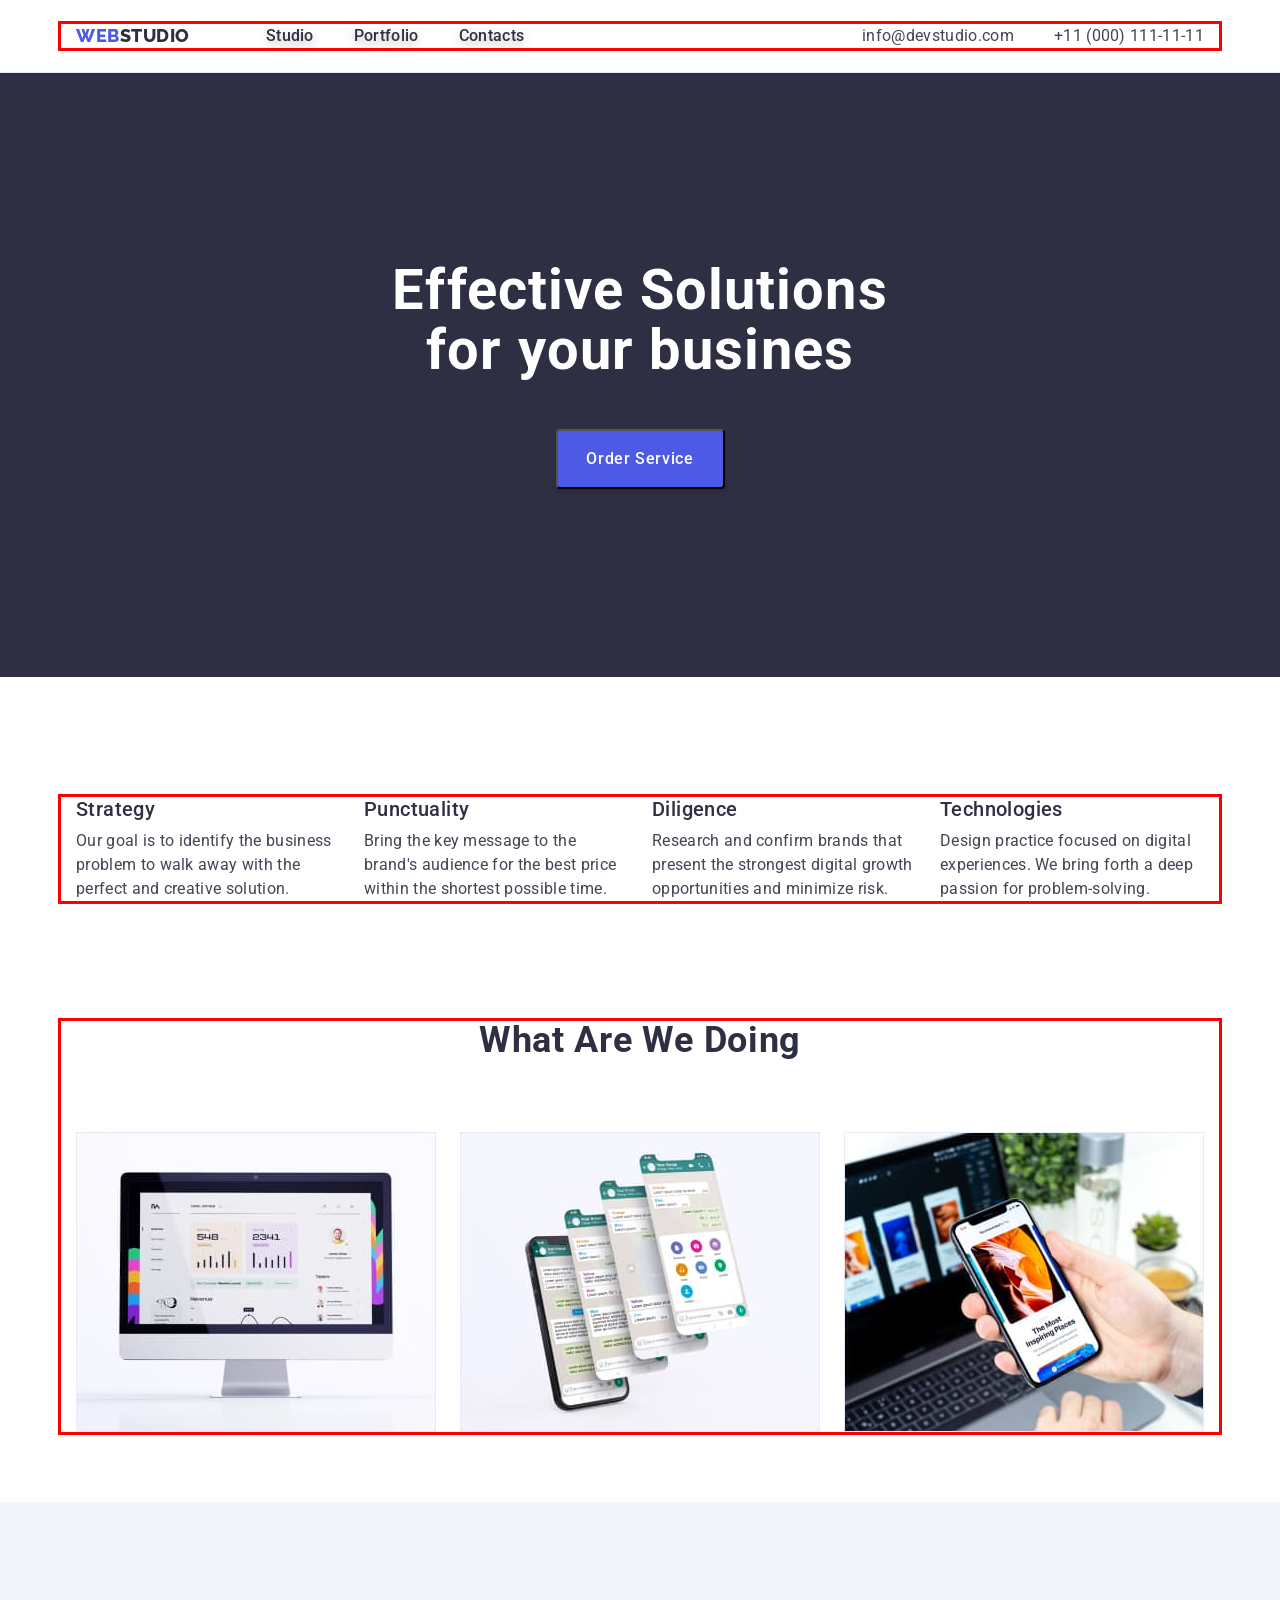
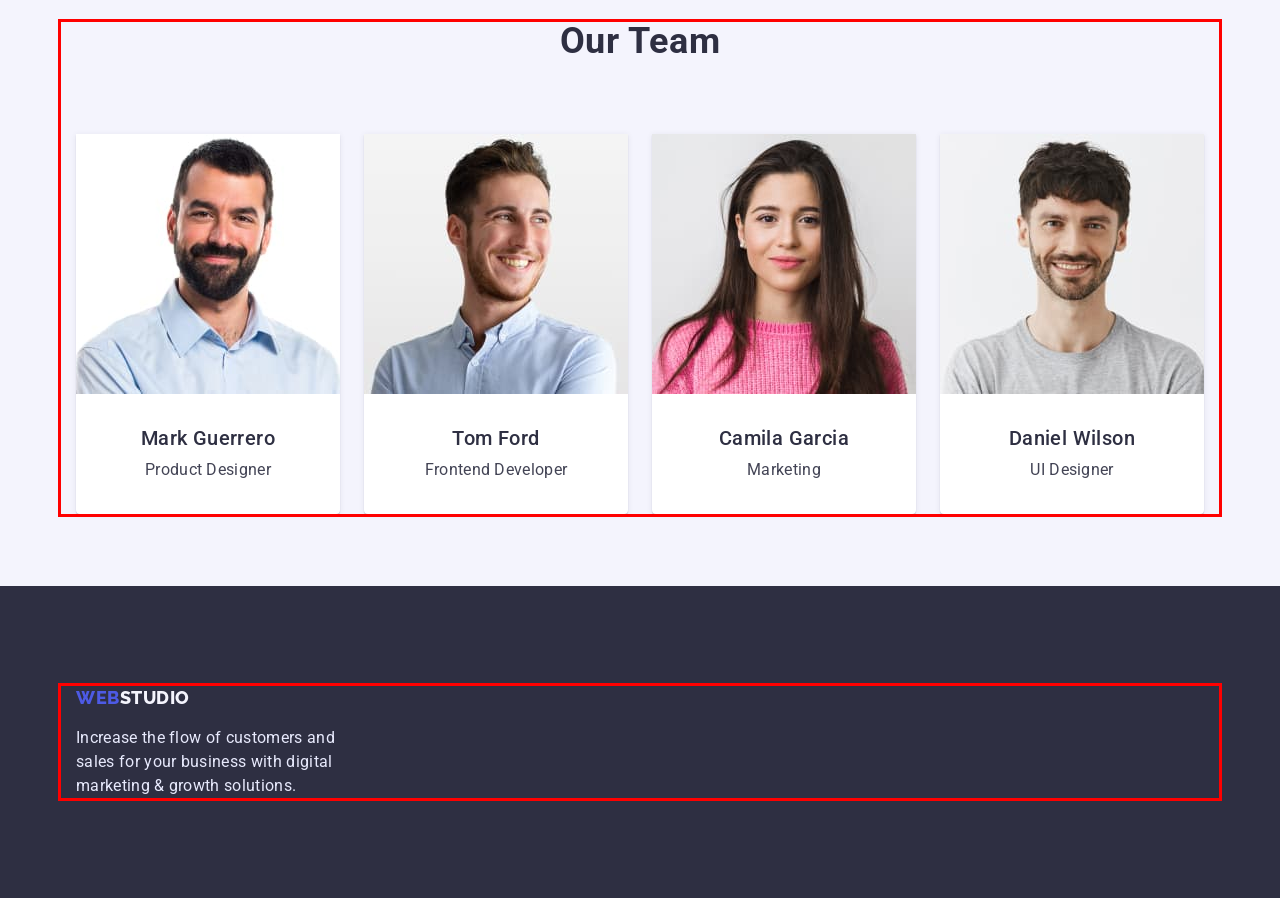
==== index.html @ 2f55789d "error correction" ====
<!DOCTYPE html>
<html lang="en">
  <head>
    <meta charset="UTF-8" />
    <meta http-equiv="X-UA-Compatible" content="IE=edge" />
    <meta name="viewport" content="width=device-width, initial-scale=1.0" />
    <link
      rel="stylesheet"
      href="https://cdnjs.cloudflare.com/ajax/libs/modern-normalize/1.0.0/modern-normalize.min.css"
    />
    <link rel="stylesheet" href="./css/styles.css" />
    <link rel="preconnect" href="https://fonts.googleapis.com" />
    <link rel="preconnect" href="https://fonts.gstatic.com" crossorigin />
    <link
      href="https://fonts.googleapis.com/css2?family=Raleway:wght@800&family=Roboto:wght@400;500;700;900&display=swap"
      rel="stylesheet"
    />
    <title>goit-markup-hw-03</title>
  </head>
  <body>
    <header class="header">
      <div class="container header-container">
        <nav class="header-navigation">
          <a class="header-logo link" href="./index.html">
            <span class="logo-web">Web</span
            ><span class="logo-studio">Studio</span>
          </a>
          <ul class="header-list list">
            <li class="header-item">
              <a class="header-link link" href="./index.html">Studio</a>
            </li>
            <li class="header-item">
              <a class="header-link link" href="./portfolio.html">Portfolio</a>
            </li>
            <li class="header-item">
              <a class="header-link link" href="#">Contacts</a>
            </li>
          </ul>
        </nav>
        <address class="header-address">
          <ul class="header-address-list list">
            <li class="header-address-item">
              <a class="header-mail list link" href="mailto:info@devstudio.com"
                >info@devstudio.com</a
              >
            </li>
            <li class="header-address-item">
              <a class="header-tell list link" href="tel:+110001111111"
                >+11 (000) 111-11-11</a
              >
            </li>
          </ul>
        </address>
      </div>
    </header>
    <main class="main">
      <section class="hero">
        <h1 class="hero-title">Effective Solutions for your busines</h1>
        <button class="hero-btn-item" type="button">Order Service</button>
      </section>
      <section class="main-section-work">
        <div class="container">
          <h2 hidden>Description of our work</h2>
          <ul class="work-list list">
            <li class="work-item">
              <h3 class="work-title">Strategy</h3>
              <p class="work-text">
                Our goal is to identify the business problem to walk away with
                the perfect and creative solution.
              </p>
            </li>
            <li class="work-item">
              <h3 class="work-title">Punctuality</h3>
              <p class="work-text">
                Bring the key message to the brand's audience for the best price
                within the shortest possible time.
              </p>
            </li>
            <li class="work-item">
              <h3 class="work-title">Diligence</h3>
              <p class="work-text">
                Research and confirm brands that present the strongest digital
                growth opportunities and minimize risk.
              </p>
            </li>
            <li class="work-item">
              <h3 class="work-title">Technologies</h3>
              <p class="work-text">
                Design practice focused on digital experiences. We bring forth a
                deep passion for problem-solving.
              </p>
            </li>
          </ul>
        </div>
      </section>
      <section class="main-section-doing">
        <div class="container">
          <h2 class="doing-title">What are we doing</h2>
          <ul class="doing-list list">
            <li class="doing-item">
              <img src="./images/picture1.jpg" alt="main work" width="360" />
            </li>
            <li class="doing-item">
              <img src="./images/picture2.jpg" alt="fedback" width="360" />
            </li>
            <li class="doing-item">
              <img
                src="./images/picture3.jpg"
                alt="creating apps"
                width="360"
              />
            </li>
          </ul>
        </div>
      </section>
      <section class="main-section-team">
        <div class="container">
          <h2 class="team-title">Our Team</h2>
          <ul class="team-list">
            <li class="team-item">
              <img src="./images/Mark.jpg" alt="Product Designer" width="264" />
              <div class="team-content">
                <h3 class="item-title">Mark Guerrero</h3>
                <p class="item-text">Product Designer</p>
              </div>
            </li>
            <li class="team-item">
              <img
                src="./images/Tom.jpg"
                alt="Frontend Developer"
                width="264"
              />
              <div class="team-content">
                <h3 class="item-title">Tom Ford</h3>
                <p class="item-text">Frontend Developer</p>
              </div>
            </li>
            <li class="team-item">
              <img src="./images/Camila.jpg" alt="Marketing" width="264" />
              <div class="team-content">
                <h3 class="item-title">Camila Garcia</h3>
                <p class="item-text">Marketing</p>
              </div>
            </li>
            <li class="team-item">
              <img src="./images/Daniel.jpg" alt="UI Designer" width="264" />
              <div class="team-content">
                <h3 class="item-title">Daniel Wilson</h3>
                <p class="item-text">UI Designer</p>
              </div>
            </li>
          </ul>
        </div>
      </section>
    </main>
    <footer class="footer">
      <div class="container">
        <a class="footer-logo link" href="./index.html">
          <span class="logo-web">Web</span
          ><span class="footer-logo-studio">Studio</span>
        </a>
        <p class="footer-text">
          Increase the flow of customers and sales for your business with
          digital marketing & growth solutions.
        </p>
      </div>
    </footer>
  </body>
</html>
---- css/styles.css ----
body {
  font-family: "Roboto", sans-serif;
  background-color: #e5e5e5;
}

.main {
  background-color: var(--main-color);
}

.list {
  list-style: none;
}
.link {
  text-decoration: none;
}

:root {
  --main-color: #fff;
}
:root {
  --main-text-color: #2e2f42;
}

:root {
  --secondary-text: #434455;
}

h1,
h2,
h3,
h4,
h5,
h5,
p {
  margin: 0;
}

ul {
  margin: 0;
  padding-left: 0;
}

button {
  cursor: pointer;
}

img {
  display: block;
  max-width: 100%;
  height: auto;
}

.container {
  width: 1158px;
  padding-left: 15px;
  padding-right: 15px;
  margin-right: auto;
  margin-left: auto;
  outline: solid red;
}

/*-------------------------------------HEADER-------------------------*/

.header {
  background-color: var(--main-color);
  border-bottom: 1px solid #e7e9fc;
  padding-top: 24px;
  padding-bottom: 24px;
}

.header-container {
  display: flex;

  align-items: center;
}

.header-navigation {
  display: flex;
  align-items: center;
  margin-right: auto;
}

.header-logo {
  display: flex;
  flex-direction: row;
  align-items: flex-start;
  padding: 0px;
  margin-right: 76px;
}

.logo-web {
  font-family: "Raleway";
  font-weight: 800;
  font-size: 18px;
  line-height: 1.33;
  display: flex;
  align-items: center;
  letter-spacing: 0.03em;
  text-transform: uppercase;
  color: #4d5ae5;
  flex: none;
  order: 0;
}

.logo-studio {
  font-family: "Raleway";
  font-weight: 800;
  font-size: 18px;
  line-height: 1.33;
  display: flex;
  align-items: center;
  letter-spacing: 0.03em;
  text-transform: uppercase;
  color: var(--main-text-color);
  flex: none;
  order: 1;
  flex-grow: 0;
}

.header-list {
  padding: 0px;
  filter: drop-shadow(0px 4px 4px rgba(0, 0, 0, 0.25));
  display: flex;
  gap: 40px;
  margin-right: 332px;
}

.header-link {
  font-weight: 500;
  font-size: 16px;
  line-height: 1.5;
  letter-spacing: 0.02em;
  color: var(--main-text-color);
  flex: none;
  order: 0;
  flex-grow: 0;
}
.header-link:hover,
.header-link:focus {
  color: #404bbf;
}

.header-address-list {
  display: flex;
  gap: 40px;
}

.header-mail {
  font-size: 16px;
  line-height: 1.5;
  letter-spacing: 0.02em;
  color: var(--secondary-text);
  font-style: normal;
}

.header-mail:hover,
.header-mail:focus {
  color: #404bbf;
}

.header-tell {
  font-size: 16px;
  line-height: 1.5;
  letter-spacing: 0.02em;
  color: var(--secondary-text);
  font-style: normal;
}

/*-------------------------------------HERO-------------------------*/

.hero {
  background-color: var(--main-text-color);
  padding: 188px;
  text-align: center;
}

.hero-title {
  font-weight: 700;
  font-size: 56px;
  line-height: 1.07;
  letter-spacing: 0.02em;
  color: var(--main-color);
  margin: auto;
  max-width: 500px;
}

.hero-btn-item {
  padding-top: 16px;
  padding-bottom: 16px;
  min-width: 169px;
  background: #4d5ae5;
  box-shadow: 0px 4px 4px rgba(0, 0, 0, 0.15);
  border-radius: 4px;
  font-family: "Roboto";
  font-weight: 500;
  font-size: 16px;
  line-height: 1.5;
  align-items: center;
  letter-spacing: 0.04em;
  color: var(--main-color);
  margin-top: 48px;
}

.hero-btn-item:hover,
.hero-btn-item:focus {
  background-color: #404bbf;
}

/*-------------------------------------MAIN-WORK-------------------------*/

.main-section-work {
  padding-top: 120px;
}
.work-list {
  display: flex;
  gap: 24px;
  align-items: center;
}

.work-item {
  max-width: 264px;
  width: calc((100% - 72px) / 4);
}

.work-title {
  font-weight: 500;
  font-size: 20px;
  line-height: 1.2;
  letter-spacing: 0.02em;
  color: var(--main-text-color);
  flex: none;
  order: 0;
  flex-grow: 0;
}
.work-text {
  font-size: 16px;
  line-height: 1.5;
  letter-spacing: 0.02em;
  color: var(--secondary-text);
  flex: none;
  order: 1;
  flex-grow: 0;
  margin-top: 8px;
}

/*-------------------------------------MAIN-DOING-------------------------*/

.main-section-doing {
  padding-top: 120px;
  padding-bottom: 70px;
}
.doing-title {
  font-weight: 700;
  font-size: 36px;
  line-height: 1.1;
  text-align: center;
  letter-spacing: 0.02em;
  text-transform: capitalize;
  color: var(--main-text-color);
  margin-bottom: 72px;
}
.doing-list {
  display: flex;
  gap: 24px;
}

.doing-item {
  width: calc((100% - 48px) / 3);
}

/*-------------------------------------MAIN-TEAM-------------------------*/

.main-section-team {
  background-color: #f4f4fd;
  padding-top: 120px;
  padding-bottom: 72px;
}
.team-title {
  font-weight: 700;
  font-size: 36px;
  text-align: center;
  line-height: 1.1;
  letter-spacing: 0.02em;
  text-transform: capitalize;
  color: var(--main-text-color);
  margin-bottom: 72px;
}
.team-list {
  display: flex;
  gap: 24px;
}
.team-item {
  display: flex;
  flex-direction: column;
  background: var(--main-color);
  box-shadow: 0px 1px 6px rgba(46, 47, 66, 0.08),
    0px 1px 1px rgba(46, 47, 66, 0.16), 0px 2px 1px rgba(46, 47, 66, 0.08);
  border-radius: 0px 0px 4px 4px;
  width: calc((100% - 72px) / 4);
}
.item-title {
  font-weight: 500;
  font-size: 20px;
  line-height: 1.2;
  letter-spacing: 0.02em;
  color: var(--main-text-color);
  flex: none;
  order: 0;
  flex-grow: 0;
  margin-bottom: 8px;
}
.item-text {
  font-size: 16px;
  line-height: 1.5;
  letter-spacing: 0.02em;
  color: var(--secondary-text);
  flex: none;
  order: 1;
  flex-grow: 0;
}

.team-content {
  padding-top: 32px;
  padding-bottom: 32px;
  text-align: center;
}

/*-------------------------------------FILE-PORTFOLIO-------------------------*/

.main-section {
  padding-top: 96px;
  padding-bottom: 120px;
}

/*-------------------------------------SECTION-BTN-------------------------*/
.btn-list {
  margin-bottom: 72px;
  display: flex;
  gap: 24px;
  justify-content: center;
}

.main-btn {
  font-family: "Roboto";
  background: #f4f4fd;
  border: 1px solid #e7e9fc;
  border-radius: 4px;
  font-weight: 500;
  font-size: 16px;
  line-height: 1.5;
  letter-spacing: 0.04em;
  color: #4d5ae5;
  padding: 12px 24px;
}

.main-btn:hover,
.main-btn:focus {
  color: #fff;
  background-color: #404bbf;
}

/*-------------------------------------WORKS-------------------------*/

.works {
}

.works-content {
  padding-left: 16px;
  padding-top: 32px;
  padding-bottom: 32px;
}
.works-list {
  display: flex;
  flex-wrap: wrap;
  column-gap: 24px;
  row-gap: 48px;
}
.works-item {
  width: calc((100% - 48px) / 3);
}
.works-title {
  font-weight: 500;
  font-size: 20px;
  line-height: 1.2;
  letter-spacing: 0.02em;
  color: var(--main-text-color);
  flex: none;
  order: 0;
  flex-grow: 0;
  margin-bottom: 8px;
}
.works-text {
  font-size: 16px;
  line-height: 1.5;
  letter-spacing: 0.02em;
  color: var(--secondary-text);
  flex: none;
  order: 1;
  flex-grow: 0;
}

.works-content {
  padding-top: 32px;
  padding-bottom: 32px;
  border-left: 1px solid #e7e9fc;
  border-right: 1px solid #e7e9fc;
  border-bottom: 1px solid #e7e9fc;
}

/*-------------------------------------FOOTER-------------------------*/

.footer {
  background-color: var(--main-text-color);
  padding-top: 100px;
  padding-bottom: 100px;
}

.footer-logo {
  display: flex;
  flex-direction: row;
  align-items: flex-start;
  padding: 0px;
  margin-bottom: 16px;
}

.footer-logo-studio {
  width: 71px;
  height: 24px;
  font-family: "Raleway";
  font-weight: 800;
  font-size: 18px;
  line-height: 1.33;
  display: flex;
  align-items: center;
  letter-spacing: 0.03em;
  text-transform: uppercase;
  color: #f4f4fd;
  flex: none;
  order: 1;
  flex-grow: 0;
}

.footer-text {
  font-size: 16px;
  line-height: 24px;
  letter-spacing: 0.02em;
  color: #e7e9fc;
  max-width: 264px;
}
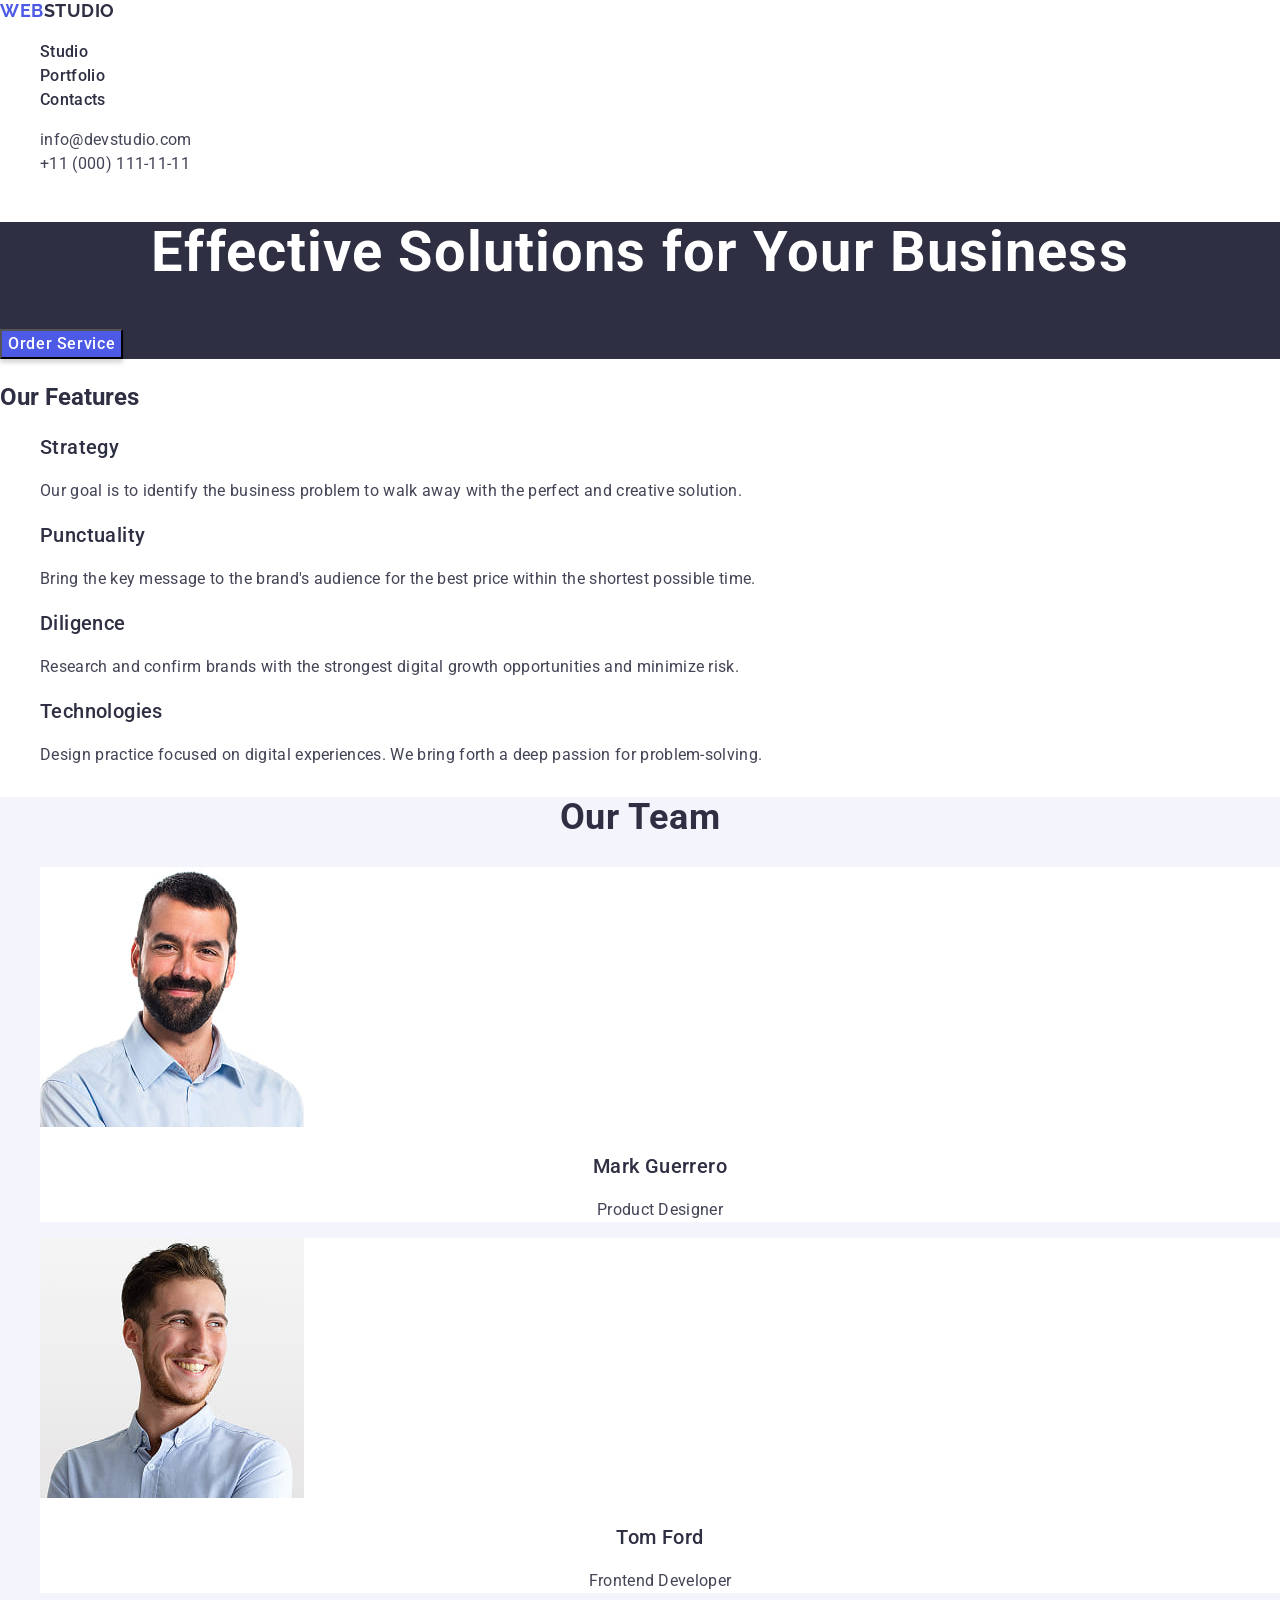
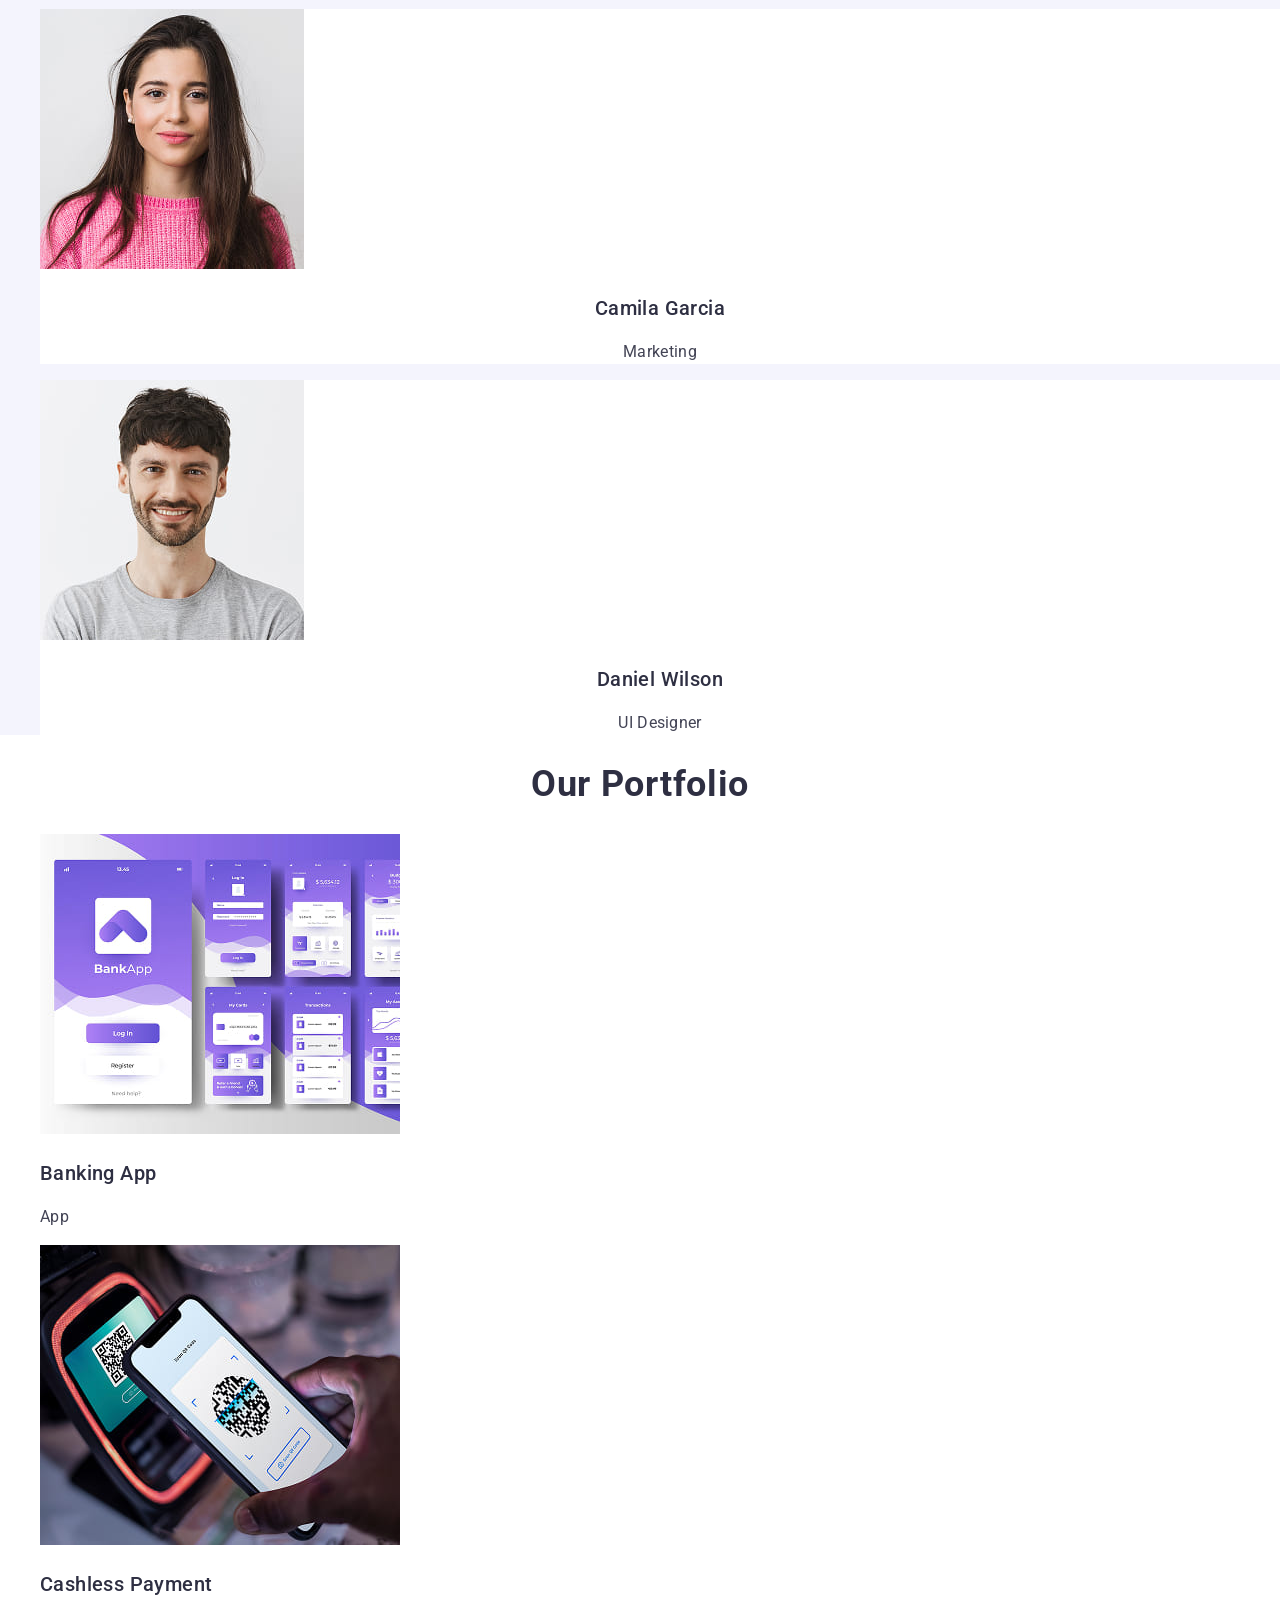
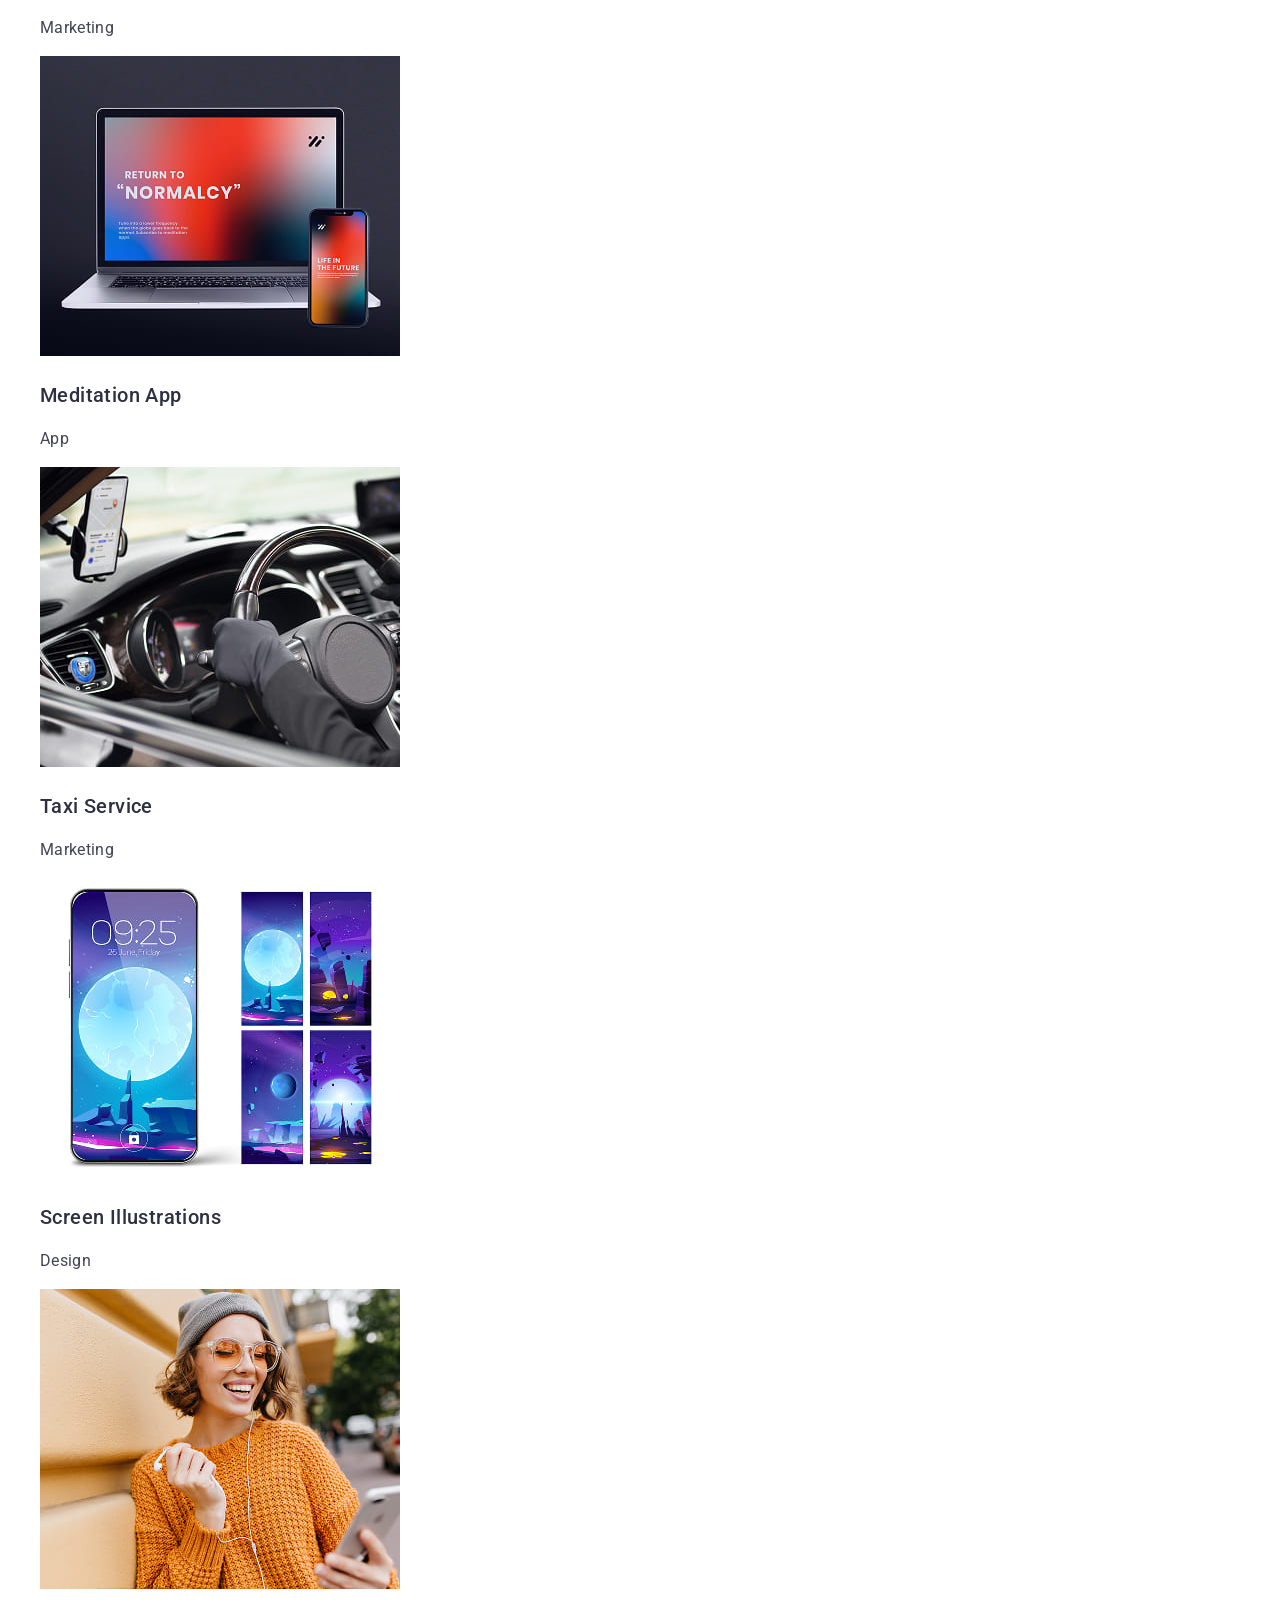
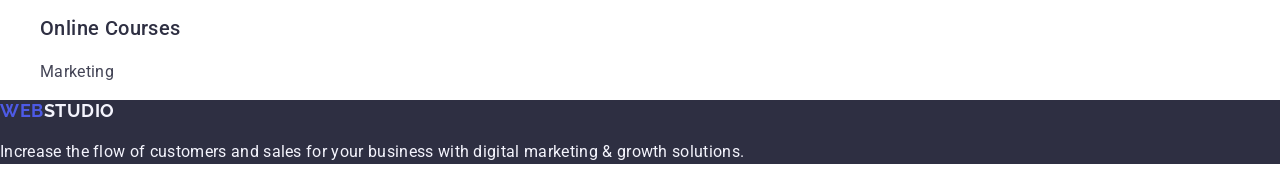
==== commit 10e29375: "Initial commit" ====
--- a/index.html
+++ b/index.html
@@ -1,169 +1,221 @@
-<!DOCTYPE html>
+<!doctype html>
 <html lang="en">
   <head>
     <meta charset="UTF-8" />
-    <meta http-equiv="X-UA-Compatible" content="IE=edge" />
     <meta name="viewport" content="width=device-width, initial-scale=1.0" />
-    <link
-      rel="stylesheet"
-      href="https://cdnjs.cloudflare.com/ajax/libs/modern-normalize/1.0.0/modern-normalize.min.css"
-    />
-    <link rel="stylesheet" href="./css/styles.css" />
     <link rel="preconnect" href="https://fonts.googleapis.com" />
     <link rel="preconnect" href="https://fonts.gstatic.com" crossorigin />
     <link
-      href="https://fonts.googleapis.com/css2?family=Raleway:wght@800&family=Roboto:wght@400;500;700;900&display=swap"
+      href="https://fonts.googleapis.com/css2?family=Raleway:wght@700&family=Roboto:ital,wdth,wght@0,75..100,100..900;1,75..100,100..900&display=swap"
       rel="stylesheet"
     />
-    <title>goit-markup-hw-03</title>
+    <link
+      rel="stylesheet"
+      href="https://cdnjs.cloudflare.com/ajax/libs/modern-normalize/3.0.1/modern-normalize.min.css"
+      integrity="sha512-q6WgHqiHlKyOqslT/lgBgodhd03Wp4BEqKeW6nNtlOY4quzyG3VoQKFrieaCeSnuVseNKRGpGeDU3qPmabCANg=="
+      crossorigin="anonymous"
+      referrerpolicy="no-referrer"
+    />
+    <link rel="stylesheet" href="./css/styles.css" />
+    <title>Web Studio</title>
   </head>
   <body>
-    <header class="header">
-      <div class="container header-container">
-        <nav class="header-navigation">
-          <a class="header-logo link" href="./index.html">
-            <span class="logo-web">Web</span
-            ><span class="logo-studio">Studio</span>
-          </a>
-          <ul class="header-list list">
-            <li class="header-item">
-              <a class="header-link link" href="./index.html">Studio</a>
-            </li>
-            <li class="header-item">
-              <a class="header-link link" href="./portfolio.html">Portfolio</a>
-            </li>
-            <li class="header-item">
-              <a class="header-link link" href="#">Contacts</a>
-            </li>
-          </ul>
-        </nav>
-        <address class="header-address">
-          <ul class="header-address-list list">
-            <li class="header-address-item">
-              <a class="header-mail list link" href="mailto:info@devstudio.com"
-                >info@devstudio.com</a
-              >
-            </li>
-            <li class="header-address-item">
-              <a class="header-tell list link" href="tel:+110001111111"
-                >+11 (000) 111-11-11</a
-              >
-            </li>
-          </ul>
-        </address>
-      </div>
+    <header>
+      <!-- #region navigation -->
+      <nav class="header-nav">
+        <a class="logo" href="./index.html"
+          ><span class="logo-web">Web</span>Studio</a
+        >
+        <ul class="nav-list">
+          <li class="nav-item"><a href="#">Studio</a></li>
+          <li class="nav-item"><a href="#">Portfolio</a></li>
+          <li class="nav-item"><a href="#">Contacts</a></li>
+        </ul>
+      </nav>
+      <!-- #endregion navigation -->
+
+      <!-- #region address -->
+      <address class="header-address">
+        <ul>
+          <li class="address-link">
+            <a href="mailto:info@devstudio.com">info@devstudio.com</a>
+          </li>
+          <li class="address-link">
+            <a href="tel:+110001111111">+11 (000) 111-11-11</a>
+          </li>
+        </ul>
+      </address>
+      <!-- #endregion addres -->
     </header>
-    <main class="main">
+    <main>
+      <!-- #region hero -->
       <section class="hero">
-        <h1 class="hero-title">Effective Solutions for your busines</h1>
-        <button class="hero-btn-item" type="button">Order Service</button>
-      </section>
-      <section class="main-section-work">
-        <div class="container">
-          <h2 hidden>Description of our work</h2>
-          <ul class="work-list list">
-            <li class="work-item">
-              <h3 class="work-title">Strategy</h3>
-              <p class="work-text">
-                Our goal is to identify the business problem to walk away with
-                the perfect and creative solution.
-              </p>
-            </li>
-            <li class="work-item">
-              <h3 class="work-title">Punctuality</h3>
-              <p class="work-text">
-                Bring the key message to the brand's audience for the best price
-                within the shortest possible time.
-              </p>
-            </li>
-            <li class="work-item">
-              <h3 class="work-title">Diligence</h3>
-              <p class="work-text">
-                Research and confirm brands that present the strongest digital
-                growth opportunities and minimize risk.
-              </p>
-            </li>
-            <li class="work-item">
-              <h3 class="work-title">Technologies</h3>
-              <p class="work-text">
-                Design practice focused on digital experiences. We bring forth a
-                deep passion for problem-solving.
-              </p>
-            </li>
-          </ul>
-        </div>
-      </section>
-      <section class="main-section-doing">
-        <div class="container">
-          <h2 class="doing-title">What are we doing</h2>
-          <ul class="doing-list list">
-            <li class="doing-item">
-              <img src="./images/picture1.jpg" alt="main work" width="360" />
-            </li>
-            <li class="doing-item">
-              <img src="./images/picture2.jpg" alt="fedback" width="360" />
-            </li>
-            <li class="doing-item">
-              <img
-                src="./images/picture3.jpg"
-                alt="creating apps"
-                width="360"
-              />
-            </li>
-          </ul>
-        </div>
-      </section>
-      <section class="main-section-team">
-        <div class="container">
-          <h2 class="team-title">Our Team</h2>
-          <ul class="team-list">
-            <li class="team-item">
-              <img src="./images/Mark.jpg" alt="Product Designer" width="264" />
-              <div class="team-content">
-                <h3 class="item-title">Mark Guerrero</h3>
-                <p class="item-text">Product Designer</p>
-              </div>
-            </li>
-            <li class="team-item">
-              <img
-                src="./images/Tom.jpg"
-                alt="Frontend Developer"
-                width="264"
-              />
-              <div class="team-content">
-                <h3 class="item-title">Tom Ford</h3>
-                <p class="item-text">Frontend Developer</p>
-              </div>
-            </li>
-            <li class="team-item">
-              <img src="./images/Camila.jpg" alt="Marketing" width="264" />
-              <div class="team-content">
-                <h3 class="item-title">Camila Garcia</h3>
-                <p class="item-text">Marketing</p>
-              </div>
-            </li>
-            <li class="team-item">
-              <img src="./images/Daniel.jpg" alt="UI Designer" width="264" />
-              <div class="team-content">
-                <h3 class="item-title">Daniel Wilson</h3>
-                <p class="item-text">UI Designer</p>
-              </div>
-            </li>
-          </ul>
-        </div>
-      </section>
+        <h1 class="hero-title">Effective Solutions for Your Business</h1>
+        <button class="hero-button" type="button">Order Service</button>
+      </section>
+      <!-- #endregion hero -->
+
+      <!-- #region features -->
+      <section class="features">
+        <h2 class="features-title">Our Features</h2>
+        <ul class="features-list">
+          <li class="features-item">
+            <h3 class="features-item-title">Strategy</h3>
+            <p class="features-item-text">
+              Our goal is to identify the business problem to walk away with the
+              perfect and creative solution.
+            </p>
+          </li>
+          <li class="features-item">
+            <h3 class="features-item-title">Punctuality</h3>
+            <p class="features-item-text">
+              Bring the key message to the brand's audience for the best price
+              within the shortest possible time.
+            </p>
+          </li>
+          <li class="features-item">
+            <h3 class="features-item-title">Diligence</h3>
+            <p class="features-item-text">
+              Research and confirm brands with the strongest digital growth
+              opportunities and minimize risk.
+            </p>
+          </li>
+          <li class="features-item">
+            <h3 class="features-item-title">Technologies</h3>
+            <p class="features-item-text">
+              Design practice focused on digital experiences. We bring forth a
+              deep passion for problem-solving.
+            </p>
+          </li>
+        </ul>
+      </section>
+      <!-- #endregion features -->
+
+      <!-- #region our team -->
+      <section class="team">
+        <h2 class="team-title">Our Team</h2>
+        <ul class="team-list">
+          <li class="team-item">
+            <img
+              src="./images/our-team/mark-guerrero.jpg"
+              alt="Mark Guerrero"
+              width="264"
+              height="260"
+            />
+            <h3 class="team-name">Mark Guerrero</h3>
+            <p class="team-position">Product Designer</p>
+          </li>
+          <li class="team-item">
+            <img
+              src="./images/our-team/tom-ford.jpg"
+              alt="Tom Ford"
+              width="264"
+              height="260"
+            />
+            <h3 class="team-name">Tom Ford</h3>
+            <p class="team-position">Frontend Developer</p>
+          </li>
+          <li class="team-item">
+            <img
+              src="./images/our-team/camila-garcia.jpg"
+              alt="Camila Garcia"
+              width="264"
+              height="260"
+            />
+            <h3 class="team-name">Camila Garcia</h3>
+            <p class="team-position">Marketing</p>
+          </li>
+          <li class="team-item">
+            <img
+              src="./images/our-team/daniel-wilson.jpg"
+              alt="Daniel Wilson"
+              width="264"
+              height="260"
+            />
+            <h3 class="team-name">Daniel Wilson</h3>
+            <p class="team-position">UI Designer</p>
+          </li>
+        </ul>
+      </section>
+      <!-- #endregion our team -->
+
+      <!-- #region our portfolio -->
+      <section class="portfolio">
+        <h2 class="portfolio-title">Our Portfolio</h2>
+        <ul class="portfolio-list">
+          <li class="portfolio-item">
+            <img
+              src="./images/our-portfolio/mobile-banking-app.jpg"
+              alt="mobile-banking-app"
+              width="360"
+              height="300"
+            />
+            <h3 class="portfolio-projects">Banking App</h3>
+            <p class="projects-category">App</p>
+          </li>
+          <li class="portfolio-item">
+            <img
+              src="./images/our-portfolio/phone-scaning-QR-code.jpg"
+              alt="phone-scaning-QR-code"
+              width="360"
+              height="300"
+            />
+            <h3 class="portfolio-projects">Cashless Payment</h3>
+            <p class="projects-category">Marketing</p>
+          </li>
+          <li class="portfolio-item">
+            <img
+              src="./images/our-portfolio/laptop-and-mobile.jpg"
+              alt="laptop-and-mobile"
+              width="360"
+              height="300"
+            />
+            <h3 class="portfolio-projects">Meditation App</h3>
+            <p class="projects-category">App</p>
+          </li>
+          <li class="portfolio-item">
+            <img
+              src="./images/our-portfolio/black-steering-wheel.jpg"
+              alt="black-steering-wheel"
+              width="360"
+              height="300"
+            />
+            <h3 class="portfolio-projects">Taxi Service</h3>
+            <p class="projects-category">Marketing</p>
+          </li>
+          <li class="portfolio-item">
+            <img
+              src="./images/our-portfolio/purpule-mobile-phone.jpg"
+              alt="purpule-mobile-phone"
+              width="360"
+              height="300"
+            />
+            <h3 class="portfolio-projects">Screen Illustrations</h3>
+            <p class="projects-category">Design</p>
+          </li>
+          <li class="portfolio-item">
+            <img
+              src="./images/our-portfolio/girl-listening-music.jpg"
+              alt="girl-listening-music"
+              width="360"
+              height="300"
+            />
+            <h3 class="portfolio-projects">Online Courses</h3>
+            <p class="projects-category">Marketing</p>
+          </li>
+        </ul>
+      </section>
+      <!-- #endregion our portfolio -->
     </main>
     <footer class="footer">
-      <div class="container">
-        <a class="footer-logo link" href="./index.html">
-          <span class="logo-web">Web</span
-          ><span class="footer-logo-studio">Studio</span>
-        </a>
-        <p class="footer-text">
-          Increase the flow of customers and sales for your business with
-          digital marketing & growth solutions.
-        </p>
-      </div>
+      <a class="logo" href="./index.html"
+        ><span class="logo-web">Web</span
+        ><span class="logo-studio">Studio</span></a
+      >
+      <p class="footer-text">
+        Increase the flow of customers and sales for your business with digital
+        marketing & growth solutions.
+      </p>
     </footer>
   </body>
 </html>
--- a/css/styles.css
+++ b/css/styles.css
@@ -1,449 +1,231 @@
 body {
-  font-family: "Roboto", sans-serif;
-  background-color: #e5e5e5;
-}
-
-.main {
-  background-color: var(--main-color);
-}
-
-.list {
-  list-style: none;
-}
-.link {
-  text-decoration: none;
-}
-
-:root {
-  --main-color: #fff;
-}
-:root {
-  --main-text-color: #2e2f42;
-}
-
-:root {
-  --secondary-text: #434455;
-}
-
-h1,
-h2,
-h3,
-h4,
-h5,
-h5,
-p {
-  margin: 0;
+    font-family: 'Roboto', sans-serif;
+    color: #2E2F42;
+    background-color: #fff;
+    line-height: 1.5;
+
+}
+
+a {
+    color: inherit;
+    text-decoration: none;
 }
 
 ul {
-  margin: 0;
-  padding-left: 0;
-}
-
-button {
-  cursor: pointer;
-}
-
-img {
-  display: block;
-  max-width: 100%;
-  height: auto;
-}
-
-.container {
-  width: 1158px;
-  padding-left: 15px;
-  padding-right: 15px;
-  margin-right: auto;
-  margin-left: auto;
-  outline: solid red;
-}
-
-/*-------------------------------------HEADER-------------------------*/
-
-.header {
-  background-color: var(--main-color);
-  border-bottom: 1px solid #e7e9fc;
-  padding-top: 24px;
-  padding-bottom: 24px;
-}
-
-.header-container {
-  display: flex;
-
-  align-items: center;
-}
-
-.header-navigation {
-  display: flex;
-  align-items: center;
-  margin-right: auto;
-}
-
-.header-logo {
-  display: flex;
-  flex-direction: row;
-  align-items: flex-start;
-  padding: 0px;
-  margin-right: 76px;
+    list-style: none;
+}   
+
+
+
+
+/* #region Header Navigation */
+
+.header-nav{
+
+}
+
+.logo {
+font-family: 'Raleway', sans-serif;
+font-weight: 700;
+font-size: 18px;
+line-height: 1.16667;
+letter-spacing: 0.03em;
+text-transform: uppercase;
 }
 
 .logo-web {
-  font-family: "Raleway";
-  font-weight: 800;
-  font-size: 18px;
-  line-height: 1.33;
-  display: flex;
-  align-items: center;
-  letter-spacing: 0.03em;
-  text-transform: uppercase;
-  color: #4d5ae5;
-  flex: none;
-  order: 0;
-}
-
-.logo-studio {
-  font-family: "Raleway";
-  font-weight: 800;
-  font-size: 18px;
-  line-height: 1.33;
-  display: flex;
-  align-items: center;
-  letter-spacing: 0.03em;
-  text-transform: uppercase;
-  color: var(--main-text-color);
-  flex: none;
-  order: 1;
-  flex-grow: 0;
-}
-
-.header-list {
-  padding: 0px;
-  filter: drop-shadow(0px 4px 4px rgba(0, 0, 0, 0.25));
-  display: flex;
-  gap: 40px;
-  margin-right: 332px;
-}
-
-.header-link {
-  font-weight: 500;
-  font-size: 16px;
-  line-height: 1.5;
-  letter-spacing: 0.02em;
-  color: var(--main-text-color);
-  flex: none;
-  order: 0;
-  flex-grow: 0;
-}
-.header-link:hover,
-.header-link:focus {
-  color: #404bbf;
-}
-
-.header-address-list {
-  display: flex;
-  gap: 40px;
-}
-
-.header-mail {
-  font-size: 16px;
-  line-height: 1.5;
-  letter-spacing: 0.02em;
-  color: var(--secondary-text);
-  font-style: normal;
-}
-
-.header-mail:hover,
-.header-mail:focus {
-  color: #404bbf;
-}
-
-.header-tell {
-  font-size: 16px;
-  line-height: 1.5;
-  letter-spacing: 0.02em;
-  color: var(--secondary-text);
-  font-style: normal;
-}
-
-/*-------------------------------------HERO-------------------------*/
-
-.hero {
-  background-color: var(--main-text-color);
-  padding: 188px;
-  text-align: center;
+color: #4D5AE5;
+}
+
+.nav-list{
+font-weight: 500;
+font-size: 16px;
+line-height: 1.5;
+letter-spacing: 0.02em;
+color: #2E2F42;
+}
+
+.nav-item a:hover, .nav-item a:focus {
+    color: #404BBF;
+}
+
+/* #endregion Header Navigation */
+
+/* #region Address */
+
+.header-address {
+font-size: 16px;
+letter-spacing: 0.02em;
+color: #434455;
+font-style: normal;
+
+}
+.address-link a:hover, .address-link a:focus {
+    color: #404BBF;
+}
+
+/* #endregion Address */
+
+/* #region Hero */
+
+.hero{
+background-color: #2E2F42;
 }
 
 .hero-title {
-  font-weight: 700;
-  font-size: 56px;
-  line-height: 1.07;
-  letter-spacing: 0.02em;
-  color: var(--main-color);
-  margin: auto;
-  max-width: 500px;
-}
-
-.hero-btn-item {
-  padding-top: 16px;
-  padding-bottom: 16px;
-  min-width: 169px;
-  background: #4d5ae5;
-  box-shadow: 0px 4px 4px rgba(0, 0, 0, 0.15);
-  border-radius: 4px;
-  font-family: "Roboto";
-  font-weight: 500;
-  font-size: 16px;
-  line-height: 1.5;
-  align-items: center;
-  letter-spacing: 0.04em;
-  color: var(--main-color);
-  margin-top: 48px;
-}
-
-.hero-btn-item:hover,
-.hero-btn-item:focus {
-  background-color: #404bbf;
-}
-
-/*-------------------------------------MAIN-WORK-------------------------*/
-
-.main-section-work {
-  padding-top: 120px;
-}
-.work-list {
-  display: flex;
-  gap: 24px;
-  align-items: center;
-}
-
-.work-item {
-  max-width: 264px;
-  width: calc((100% - 72px) / 4);
-}
-
-.work-title {
-  font-weight: 500;
-  font-size: 20px;
-  line-height: 1.2;
-  letter-spacing: 0.02em;
-  color: var(--main-text-color);
-  flex: none;
-  order: 0;
-  flex-grow: 0;
-}
-.work-text {
-  font-size: 16px;
-  line-height: 1.5;
-  letter-spacing: 0.02em;
-  color: var(--secondary-text);
-  flex: none;
-  order: 1;
-  flex-grow: 0;
-  margin-top: 8px;
-}
-
-/*-------------------------------------MAIN-DOING-------------------------*/
-
-.main-section-doing {
-  padding-top: 120px;
-  padding-bottom: 70px;
-}
-.doing-title {
-  font-weight: 700;
-  font-size: 36px;
-  line-height: 1.1;
-  text-align: center;
-  letter-spacing: 0.02em;
-  text-transform: capitalize;
-  color: var(--main-text-color);
-  margin-bottom: 72px;
-}
-.doing-list {
-  display: flex;
-  gap: 24px;
-}
-
-.doing-item {
-  width: calc((100% - 48px) / 3);
-}
-
-/*-------------------------------------MAIN-TEAM-------------------------*/
-
-.main-section-team {
-  background-color: #f4f4fd;
-  padding-top: 120px;
-  padding-bottom: 72px;
-}
+font-weight: 700;
+font-size: 56px;
+line-height: 1.07143;
+letter-spacing: 0.02em;
+text-align: center;
+color: #FFFFFF;
+
+}
+
+.hero-button {
+box-shadow: 0 4px 4px 0 rgba(0, 0, 0, 0.15);
+background: #4D5AE5;
+color: #FFFFFF;
+cursor: pointer;
+font-weight: 500;
+font-size: 16px;
+letter-spacing: 0.04em;
+line-height: 1.5;
+}
+
+.hero-button:hover, .hero-button:focus {
+    background-color: #404BBF;}
+
+/* #endregion Hero */
+
+/* #region features */
+
+.features {
+
+
+}
+
+.features-title {
+
+}
+
+.features-list {
+
+}
+
+.features-item {
+
+}
+
+.features-item-title {
+font-weight: 500;
+font-size: 20px;
+line-height: 1.2;
+letter-spacing: 0.02em;
+}
+
+.features-item-text {
+font-size: 16px;
+letter-spacing: 0.02em;
+color: #434455;
+}
+
+/* #endregion features */
+
+/* #region Our Team */
+
+.team {
+background-color: #F4F4FD;
+}
+
 .team-title {
-  font-weight: 700;
-  font-size: 36px;
-  text-align: center;
-  line-height: 1.1;
-  letter-spacing: 0.02em;
-  text-transform: capitalize;
-  color: var(--main-text-color);
-  margin-bottom: 72px;
-}
+font-weight: 700;
+font-size: 36px;
+line-height: 1.11111;
+letter-spacing: 0.02em;
+text-align: center;
+}
+
 .team-list {
-  display: flex;
-  gap: 24px;
-}
+
+}   
+
 .team-item {
-  display: flex;
-  flex-direction: column;
-  background: var(--main-color);
-  box-shadow: 0px 1px 6px rgba(46, 47, 66, 0.08),
-    0px 1px 1px rgba(46, 47, 66, 0.16), 0px 2px 1px rgba(46, 47, 66, 0.08);
-  border-radius: 0px 0px 4px 4px;
-  width: calc((100% - 72px) / 4);
-}
-.item-title {
-  font-weight: 500;
-  font-size: 20px;
-  line-height: 1.2;
-  letter-spacing: 0.02em;
-  color: var(--main-text-color);
-  flex: none;
-  order: 0;
-  flex-grow: 0;
-  margin-bottom: 8px;
-}
-.item-text {
-  font-size: 16px;
-  line-height: 1.5;
-  letter-spacing: 0.02em;
-  color: var(--secondary-text);
-  flex: none;
-  order: 1;
-  flex-grow: 0;
-}
-
-.team-content {
-  padding-top: 32px;
-  padding-bottom: 32px;
-  text-align: center;
-}
-
-/*-------------------------------------FILE-PORTFOLIO-------------------------*/
-
-.main-section {
-  padding-top: 96px;
-  padding-bottom: 120px;
-}
-
-/*-------------------------------------SECTION-BTN-------------------------*/
-.btn-list {
-  margin-bottom: 72px;
-  display: flex;
-  gap: 24px;
-  justify-content: center;
-}
-
-.main-btn {
-  font-family: "Roboto";
-  background: #f4f4fd;
-  border: 1px solid #e7e9fc;
-  border-radius: 4px;
-  font-weight: 500;
-  font-size: 16px;
-  line-height: 1.5;
-  letter-spacing: 0.04em;
-  color: #4d5ae5;
-  padding: 12px 24px;
-}
-
-.main-btn:hover,
-.main-btn:focus {
-  color: #fff;
-  background-color: #404bbf;
-}
-
-/*-------------------------------------WORKS-------------------------*/
-
-.works {
-}
-
-.works-content {
-  padding-left: 16px;
-  padding-top: 32px;
-  padding-bottom: 32px;
-}
-.works-list {
-  display: flex;
-  flex-wrap: wrap;
-  column-gap: 24px;
-  row-gap: 48px;
-}
-.works-item {
-  width: calc((100% - 48px) / 3);
-}
-.works-title {
-  font-weight: 500;
-  font-size: 20px;
-  line-height: 1.2;
-  letter-spacing: 0.02em;
-  color: var(--main-text-color);
-  flex: none;
-  order: 0;
-  flex-grow: 0;
-  margin-bottom: 8px;
-}
-.works-text {
-  font-size: 16px;
-  line-height: 1.5;
-  letter-spacing: 0.02em;
-  color: var(--secondary-text);
-  flex: none;
-  order: 1;
-  flex-grow: 0;
-}
-
-.works-content {
-  padding-top: 32px;
-  padding-bottom: 32px;
-  border-left: 1px solid #e7e9fc;
-  border-right: 1px solid #e7e9fc;
-  border-bottom: 1px solid #e7e9fc;
-}
-
-/*-------------------------------------FOOTER-------------------------*/
+background-color: #fff;
+}   
+
+.team-name {
+font-weight: 500;
+font-size: 20px;
+line-height: 1.2;
+letter-spacing: 0.02em;
+text-align: center;
+}
+
+.team-position {
+font-size: 16px;
+letter-spacing: 0.02em;
+text-align: center;
+color: #434455;
+} 
+
+/* #endregion Our Team */
+
+/* #region Portfolio */
+
+.portfolio {
+
+}
+
+.portfolio-title {
+font-weight: 700;
+font-size: 36px;
+line-height: 1.11111;
+letter-spacing: 0.02em;
+text-align: center;
+}   
+
+.portfolio-list {
+
+}   
+
+.address-item {
+
+}
+
+.portfolio-projects{
+font-weight: 500;
+font-size: 20px;
+line-height: 1.2;
+letter-spacing: 0.02em;
+}
+
+.projects-category{
+font-size: 16px;
+letter-spacing: 0.02em;
+color: #434455;
+}
+
+/* #endregion Portfolio */  
+
+/* #region Footer */    
 
 .footer {
-  background-color: var(--main-text-color);
-  padding-top: 100px;
-  padding-bottom: 100px;
-}
-
-.footer-logo {
-  display: flex;
-  flex-direction: row;
-  align-items: flex-start;
-  padding: 0px;
-  margin-bottom: 16px;
-}
-
-.footer-logo-studio {
-  width: 71px;
-  height: 24px;
-  font-family: "Raleway";
-  font-weight: 800;
-  font-size: 18px;
-  line-height: 1.33;
-  display: flex;
-  align-items: center;
-  letter-spacing: 0.03em;
-  text-transform: uppercase;
-  color: #f4f4fd;
-  flex: none;
-  order: 1;
-  flex-grow: 0;
+background-color: #2E2F42;
+}
+
+.logo-studio{
+    color: #F4F4FD;
+}
+
+.footer-link {
+
 }
 
 .footer-text {
-  font-size: 16px;
-  line-height: 24px;
-  letter-spacing: 0.02em;
-  color: #e7e9fc;
-  max-width: 264px;
-}
+font-size: 16px;
+letter-spacing: 0.02em;
+color: #F4F4FD;
+}
+
+/* #endregion Footer */
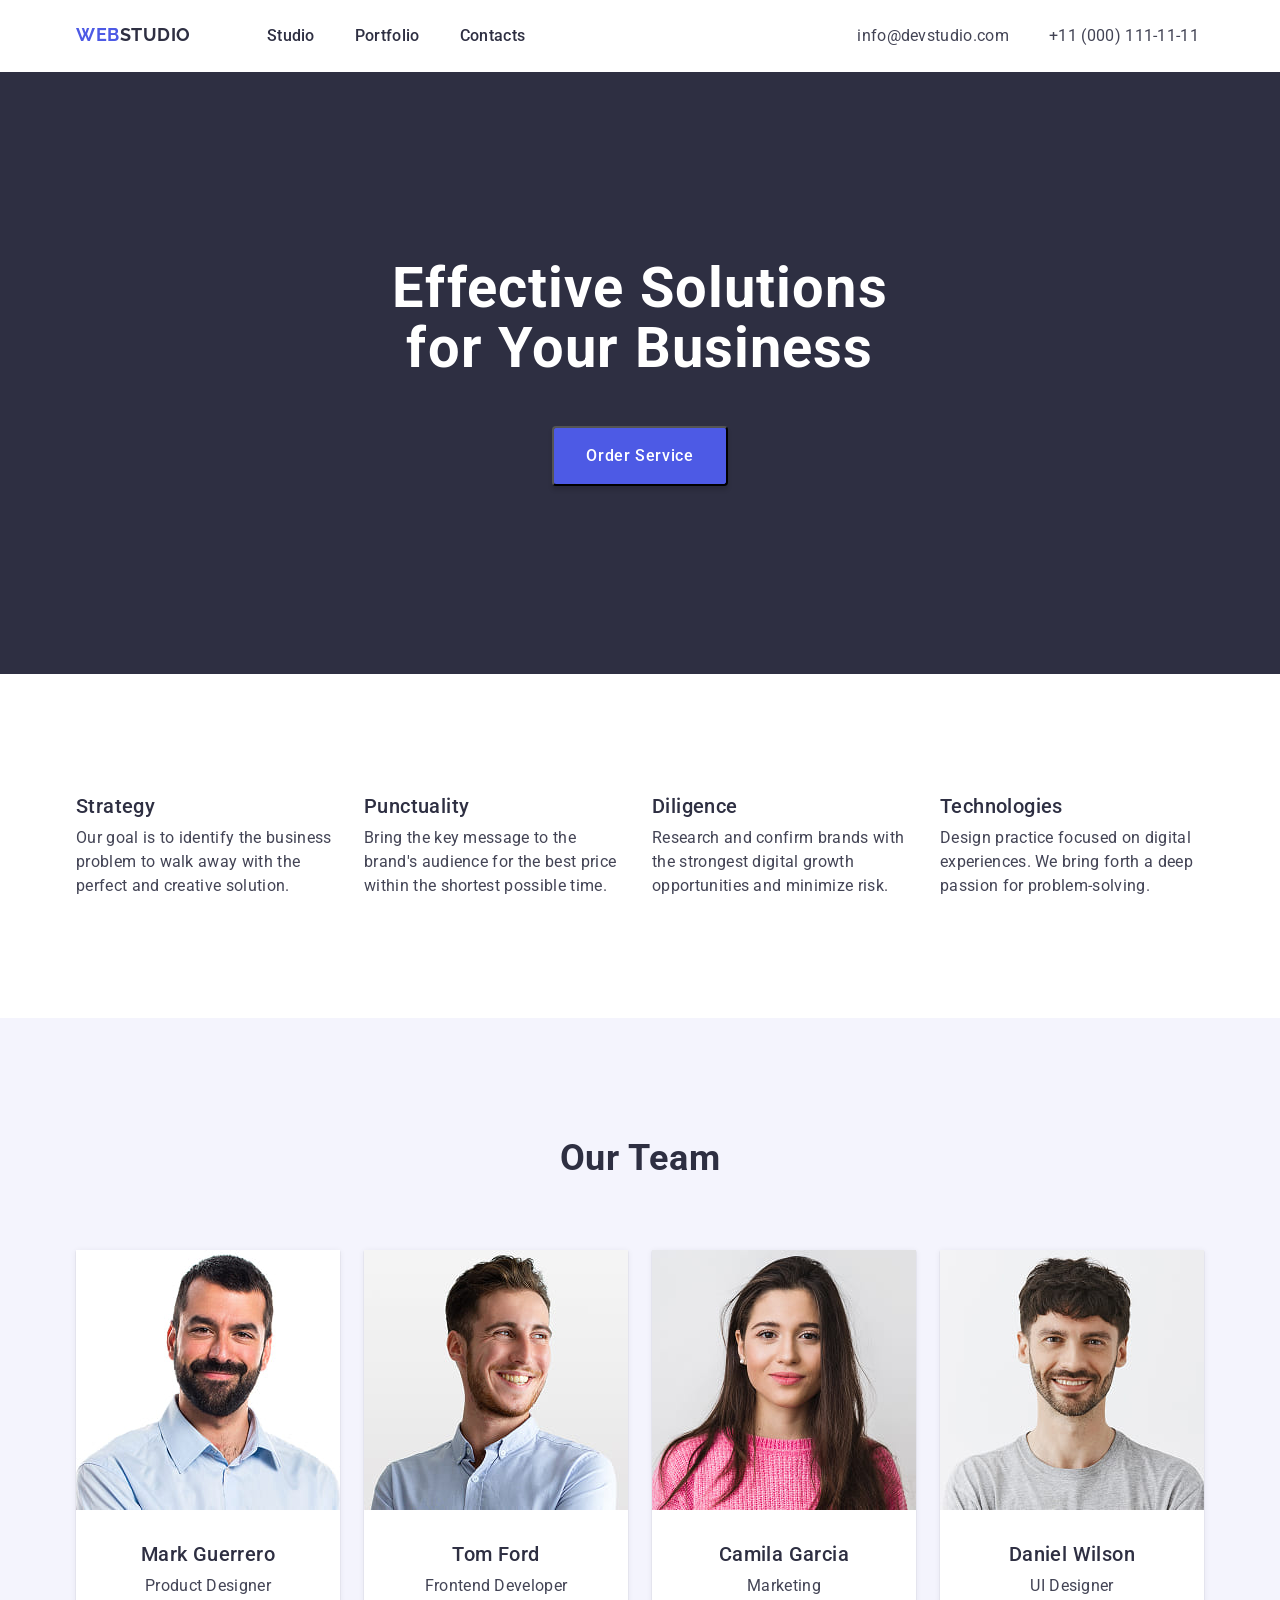
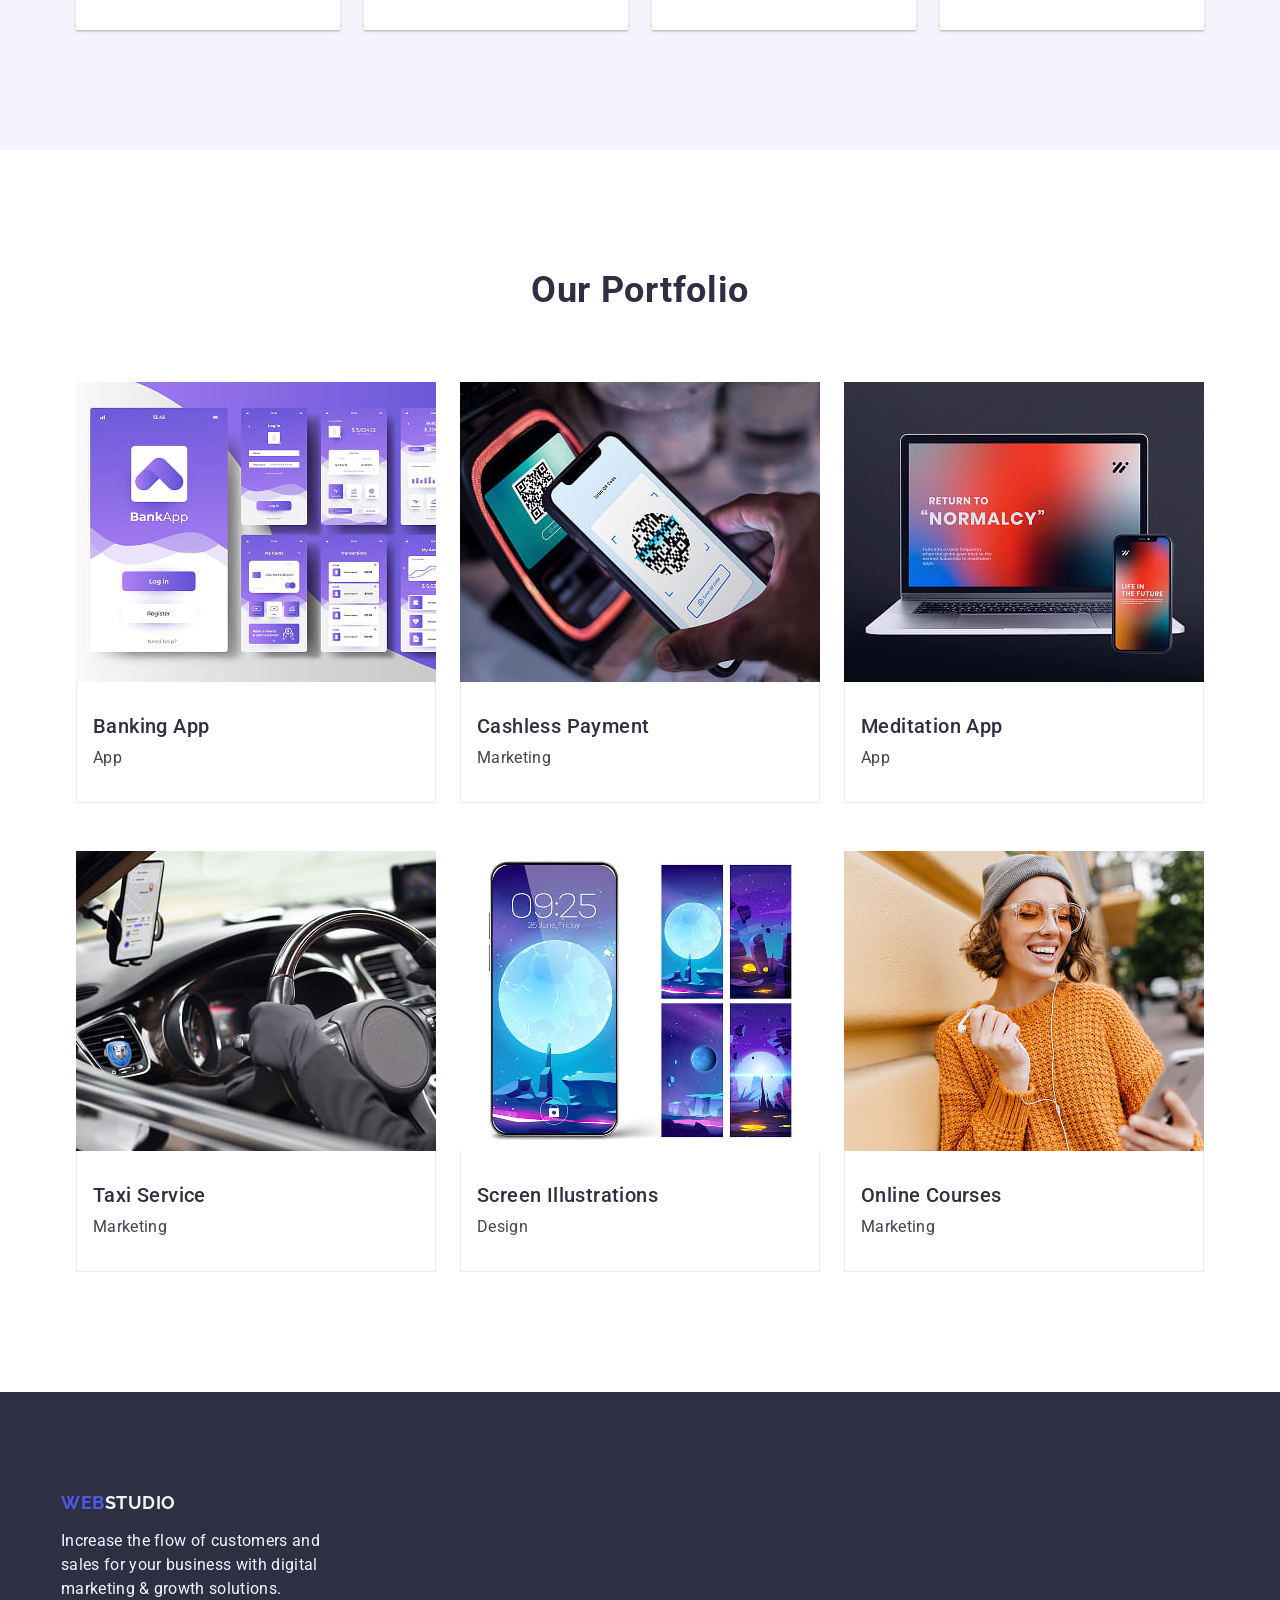
==== commit 846f646c: "first commit hw3" ====
--- a/index.html
+++ b/index.html
@@ -21,201 +21,233 @@
   </head>
   <body>
     <header>
-      <!-- #region navigation -->
-      <nav class="header-nav">
-        <a class="logo" href="./index.html"
-          ><span class="logo-web">Web</span>Studio</a
-        >
-        <ul class="nav-list">
-          <li class="nav-item"><a href="#">Studio</a></li>
-          <li class="nav-item"><a href="#">Portfolio</a></li>
-          <li class="nav-item"><a href="#">Contacts</a></li>
-        </ul>
-      </nav>
-      <!-- #endregion navigation -->
-
-      <!-- #region address -->
-      <address class="header-address">
-        <ul>
-          <li class="address-link">
-            <a href="mailto:info@devstudio.com">info@devstudio.com</a>
-          </li>
-          <li class="address-link">
-            <a href="tel:+110001111111">+11 (000) 111-11-11</a>
-          </li>
-        </ul>
-      </address>
-      <!-- #endregion addres -->
+      <!-- #region header -->
+      <div class="container header">
+        <nav class="header-nav">
+          <a class="logo" href="./index.html"
+            ><span class="logo-web">Web</span>Studio</a
+          >
+          <ul class="nav-list">
+            <li class="nav-item"><a href="#">Studio</a></li>
+            <li class="nav-item"><a href="#">Portfolio</a></li>
+            <li class="nav-item"><a href="#">Contacts</a></li>
+          </ul>
+        </nav>
+        <address class="header-address">
+          <ul class="address-list">
+            <li class="address-link">
+              <a href="mailto:info@devstudio.com">info@devstudio.com</a>
+            </li>
+            <li class="address-link">
+              <a href="tel:+110001111111">+11 (000) 111-11-11</a>
+            </li>
+          </ul>
+        </address>
+      </div>
+      <!-- #endregion header -->
     </header>
     <main>
       <!-- #region hero -->
       <section class="hero">
-        <h1 class="hero-title">Effective Solutions for Your Business</h1>
-        <button class="hero-button" type="button">Order Service</button>
+        <div class="container hero">
+          <h1 class="hero-title">Effective Solutions for Your Business</h1>
+          <div class="buttun-container">
+            <button class="hero-button" type="button">Order Service</button>
+          </div>
+        </div>
       </section>
       <!-- #endregion hero -->
 
       <!-- #region features -->
+
       <section class="features">
-        <h2 class="features-title">Our Features</h2>
-        <ul class="features-list">
-          <li class="features-item">
-            <h3 class="features-item-title">Strategy</h3>
-            <p class="features-item-text">
-              Our goal is to identify the business problem to walk away with the
-              perfect and creative solution.
-            </p>
-          </li>
-          <li class="features-item">
-            <h3 class="features-item-title">Punctuality</h3>
-            <p class="features-item-text">
-              Bring the key message to the brand's audience for the best price
-              within the shortest possible time.
-            </p>
-          </li>
-          <li class="features-item">
-            <h3 class="features-item-title">Diligence</h3>
-            <p class="features-item-text">
-              Research and confirm brands with the strongest digital growth
-              opportunities and minimize risk.
-            </p>
-          </li>
-          <li class="features-item">
-            <h3 class="features-item-title">Technologies</h3>
-            <p class="features-item-text">
-              Design practice focused on digital experiences. We bring forth a
-              deep passion for problem-solving.
-            </p>
-          </li>
-        </ul>
-      </section>
+        <h2 class="visually-hidden">Our Features</h2>
+        <div class="container features">
+          <ul class="features-list">
+            <li class="features-item">
+              <h3 class="features-item-title">Strategy</h3>
+              <p class="features-item-text">
+                Our goal is to identify the business problem to walk away with
+                the perfect and creative solution.
+              </p>
+            </li>
+            <li class="features-item">
+              <h3 class="features-item-title">Punctuality</h3>
+              <p class="features-item-text">
+                Bring the key message to the brand's audience for the best price
+                within the shortest possible time.
+              </p>
+            </li>
+            <li class="features-item">
+              <h3 class="features-item-title">Diligence</h3>
+              <p class="features-item-text">
+                Research and confirm brands with the strongest digital growth
+                opportunities and minimize risk.
+              </p>
+            </li>
+            <li class="features-item">
+              <h3 class="features-item-title">Technologies</h3>
+              <p class="features-item-text">
+                Design practice focused on digital experiences. We bring forth a
+                deep passion for problem-solving.
+              </p>
+            </li>
+          </ul>
+        </div>
+      </section>
+
       <!-- #endregion features -->
 
       <!-- #region our team -->
+
       <section class="team">
-        <h2 class="team-title">Our Team</h2>
-        <ul class="team-list">
-          <li class="team-item">
-            <img
-              src="./images/our-team/mark-guerrero.jpg"
-              alt="Mark Guerrero"
-              width="264"
-              height="260"
-            />
-            <h3 class="team-name">Mark Guerrero</h3>
-            <p class="team-position">Product Designer</p>
-          </li>
-          <li class="team-item">
-            <img
-              src="./images/our-team/tom-ford.jpg"
-              alt="Tom Ford"
-              width="264"
-              height="260"
-            />
-            <h3 class="team-name">Tom Ford</h3>
-            <p class="team-position">Frontend Developer</p>
-          </li>
-          <li class="team-item">
-            <img
-              src="./images/our-team/camila-garcia.jpg"
-              alt="Camila Garcia"
-              width="264"
-              height="260"
-            />
-            <h3 class="team-name">Camila Garcia</h3>
-            <p class="team-position">Marketing</p>
-          </li>
-          <li class="team-item">
-            <img
-              src="./images/our-team/daniel-wilson.jpg"
-              alt="Daniel Wilson"
-              width="264"
-              height="260"
-            />
-            <h3 class="team-name">Daniel Wilson</h3>
-            <p class="team-position">UI Designer</p>
-          </li>
-        </ul>
-      </section>
+        <div class="container">
+          <h2 class="team-title">Our Team</h2>
+          <ul class="team-list">
+            <li class="team-item">
+              <img
+                src="./images/our-team/mark-guerrero.jpg"
+                alt="Mark Guerrero"
+                width="264"
+                height="260"
+              />
+              <div class="team-info">
+                <h3 class="team-name">Mark Guerrero</h3>
+                <p class="team-position">Product Designer</p>
+              </div>
+            </li>
+            <li class="team-item">
+              <img
+                src="./images/our-team/tom-ford.jpg"
+                alt="Tom Ford"
+                width="264"
+                height="260"
+              />
+              <div class="team-info">
+                <h3 class="team-name">Tom Ford</h3>
+                <p class="team-position">Frontend Developer</p>
+            </li>
+            <li class="team-item">
+              <img
+                src="./images/our-team/camila-garcia.jpg"
+                alt="Camila Garcia"
+                width="264"
+                height="260"
+              />
+              <div class="team-info">
+                <h3 class="team-name">Camila Garcia</h3>
+                <p class="team-position">Marketing</p>
+            </li>
+            <li class="team-item">
+              <img
+                src="./images/our-team/daniel-wilson.jpg"
+                alt="Daniel Wilson"
+                width="264"
+                height="260"
+              />
+              <div class="team-info">
+                <h3 class="team-name">Daniel Wilson</h3>
+                <p class="team-position">UI Designer</p>
+            </li>
+          </ul>
+        </div>
+      </section>
+
       <!-- #endregion our team -->
 
       <!-- #region our portfolio -->
       <section class="portfolio">
-        <h2 class="portfolio-title">Our Portfolio</h2>
-        <ul class="portfolio-list">
-          <li class="portfolio-item">
-            <img
-              src="./images/our-portfolio/mobile-banking-app.jpg"
-              alt="mobile-banking-app"
-              width="360"
-              height="300"
-            />
-            <h3 class="portfolio-projects">Banking App</h3>
-            <p class="projects-category">App</p>
-          </li>
-          <li class="portfolio-item">
-            <img
-              src="./images/our-portfolio/phone-scaning-QR-code.jpg"
-              alt="phone-scaning-QR-code"
-              width="360"
-              height="300"
-            />
-            <h3 class="portfolio-projects">Cashless Payment</h3>
-            <p class="projects-category">Marketing</p>
-          </li>
-          <li class="portfolio-item">
-            <img
-              src="./images/our-portfolio/laptop-and-mobile.jpg"
-              alt="laptop-and-mobile"
-              width="360"
-              height="300"
-            />
-            <h3 class="portfolio-projects">Meditation App</h3>
-            <p class="projects-category">App</p>
-          </li>
-          <li class="portfolio-item">
-            <img
-              src="./images/our-portfolio/black-steering-wheel.jpg"
-              alt="black-steering-wheel"
-              width="360"
-              height="300"
-            />
-            <h3 class="portfolio-projects">Taxi Service</h3>
-            <p class="projects-category">Marketing</p>
-          </li>
-          <li class="portfolio-item">
-            <img
-              src="./images/our-portfolio/purpule-mobile-phone.jpg"
-              alt="purpule-mobile-phone"
-              width="360"
-              height="300"
-            />
-            <h3 class="portfolio-projects">Screen Illustrations</h3>
-            <p class="projects-category">Design</p>
-          </li>
-          <li class="portfolio-item">
-            <img
-              src="./images/our-portfolio/girl-listening-music.jpg"
-              alt="girl-listening-music"
-              width="360"
-              height="300"
-            />
-            <h3 class="portfolio-projects">Online Courses</h3>
-            <p class="projects-category">Marketing</p>
-          </li>
-        </ul>
+        <div class="container">
+          <h2 class="portfolio-title">Our Portfolio</h2>
+          <ul class="portfolio-list">
+            <li class="portfolio-item">
+              <img
+                src="./images/our-portfolio/mobile-banking-app.jpg"
+                alt="mobile-banking-app"
+                width="360"
+                height="300"
+              />
+              <div class="portfolio-item-description">
+                <h3 class="portfolio-projects">Banking App</h3>
+                <p class="projects-category">App</p>
+              </div>
+            </li>
+            <li class="portfolio-item">
+              <img
+                src="./images/our-portfolio/phone-scaning-QR-code.jpg"
+                alt="phone-scaning-QR-code"
+                width="360"
+                height="300"
+              />
+              <div class="portfolio-item-description">
+                <h3 class="portfolio-projects">Cashless Payment</h3>
+                <p class="projects-category">Marketing</p>
+              </div>
+            </li>
+            <li class="portfolio-item">
+              <img
+                src="./images/our-portfolio/laptop-and-mobile.jpg"
+                alt="laptop-and-mobile"
+                width="360"
+                height="300"
+              />
+              <div class="portfolio-item-description">
+                <h3 class="portfolio-projects">Meditation App</h3>
+                <p class="projects-category">App</p>
+              </div>
+            </li>
+            <li class="portfolio-item">
+              <img
+                src="./images/our-portfolio/black-steering-wheel.jpg"
+                alt="black-steering-wheel"
+                width="360"
+                height="300"
+              />
+              <div class="portfolio-item-description">
+                <h3 class="portfolio-projects">Taxi Service</h3>
+                <p class="projects-category">Marketing</p>
+              </div>
+            </li>
+            <li class="portfolio-item">
+              <img
+                src="./images/our-portfolio/purpule-mobile-phone.jpg"
+                alt="purpule-mobile-phone"
+                width="360"
+                height="300"
+              />
+              <div class="portfolio-item-description">
+                <h3 class="portfolio-projects">Screen Illustrations</h3>
+                <p class="projects-category">Design</p>
+              </div>
+            </li>
+            <li class="portfolio-item">
+              <img
+                src="./images/our-portfolio/girl-listening-music.jpg"
+                alt="girl-listening-music"
+                width="360"
+                height="300"
+              />
+              <div class="portfolio-item-description">
+                <h3 class="portfolio-projects">Online Courses</h3>
+                <p class="projects-category">Marketing</p>
+              </div>
+            </li>
+          </ul>
+        </div>
       </section>
       <!-- #endregion our portfolio -->
     </main>
     <footer class="footer">
-      <a class="logo" href="./index.html"
-        ><span class="logo-web">Web</span
-        ><span class="logo-studio">Studio</span></a
-      >
-      <p class="footer-text">
-        Increase the flow of customers and sales for your business with digital
-        marketing & growth solutions.
-      </p>
+      <div class="container footer">
+        <a class="logo" href="./index.html"
+          ><span class="logo-web">Web</span
+          ><span class="logo-studio">Studio</span></a
+        >
+        <p class="footer-text">
+          Increase the flow of customers and sales for your business with digital
+          marketing & growth solutions.
+        </p>
+      </div>
     </footer>
   </body>
 </html>
--- a/css/styles.css
+++ b/css/styles.css
@@ -1,9 +1,10 @@
+
+
 body {
     font-family: 'Roboto', sans-serif;
     color: #2E2F42;
     background-color: #fff;
     line-height: 1.5;
-
 }
 
 a {
@@ -13,16 +14,60 @@
 
 ul {
     list-style: none;
-}   
-
-
-
-
-/* #region Header Navigation */
-
-.header-nav{
-
-}
+    padding: 0;
+    margin: 0;
+}   
+h1, h2, h3, h4, h5, h6, p {
+    margin: 0;
+    padding: 0;
+}
+
+img {
+    display: block;
+    max-width: 100%;
+}
+
+.container {
+    width: 1158px;
+    margin: 0 auto;
+    padding: 0 15px;
+}
+
+.visually-hidden {
+  position: absolute;
+  width: 1px;
+  height: 1px;
+  margin: -1px;
+  border: 0;
+  padding: 0; 
+  white-space: nowrap;
+  clip-path: inset(100%);
+  clip: rect(0 0 0 0);
+  overflow: hidden;
+}
+
+
+/* #region Header */
+.container.header, 
+.header-nav, 
+.nav-list, 
+.header-address, 
+.address-list {display: flex;}
+
+.container.header {
+    padding-top: 24px;
+    padding-bottom: 24px;
+}
+
+.header-nav .logo{margin-right: 76px;
+justify-content: center;}
+.nav-list {gap: 40px
+; margin-right: 332px;}
+.address-list {gap: 40px;}
+
+
+
+
 
 .logo {
 font-family: 'Raleway', sans-serif;
@@ -49,10 +94,6 @@
     color: #404BBF;
 }
 
-/* #endregion Header Navigation */
-
-/* #region Address */
-
 .header-address {
 font-size: 16px;
 letter-spacing: 0.02em;
@@ -64,13 +105,14 @@
     color: #404BBF;
 }
 
-/* #endregion Address */
+/* #endregion Header */
 
 /* #region Hero */
 
 .hero{
 background-color: #2E2F42;
 }
+
 
 .hero-title {
 font-weight: 700;
@@ -79,8 +121,13 @@
 letter-spacing: 0.02em;
 text-align: center;
 color: #FFFFFF;
-
-}
+width: 496px;
+margin: 0 auto;
+padding-top: 186px;
+padding-bottom: 48px;
+}
+.buttun-container {display: flex;
+    justify-content: center;}
 
 .hero-button {
 box-shadow: 0 4px 4px 0 rgba(0, 0, 0, 0.15);
@@ -91,6 +138,9 @@
 font-size: 16px;
 letter-spacing: 0.04em;
 line-height: 1.5;
+margin-bottom: 188px;
+padding: 16px 32px;
+border-radius: 4px;
 }
 
 .hero-button:hover, .hero-button:focus {
@@ -100,21 +150,14 @@
 
 /* #region features */
 
-.features {
-
-
-}
-
-.features-title {
-
-}
-
 .features-list {
-
+display: flex;
+margin: 120px 0;
+gap: 24px;
 }
 
 .features-item {
-
+width: calc((100% - (24px * 3)) / 4);
 }
 
 .features-item-title {
@@ -122,6 +165,7 @@
 font-size: 20px;
 line-height: 1.2;
 letter-spacing: 0.02em;
+margin-bottom: 8px;
 }
 
 .features-item-text {
@@ -144,15 +188,27 @@
 line-height: 1.11111;
 letter-spacing: 0.02em;
 text-align: center;
+padding-top: 120px;
+padding-bottom: 72px;
 }
 
 .team-list {
+display: flex;
+gap: 24px;
+padding-bottom: 120px;
 
 }   
 
 .team-item {
 background-color: #fff;
-}   
+width: calc((100% - (24px * 3)) / 4);
+box-shadow: 0 2px 1px 0 rgba(46, 47, 66, 0.08), 0 1px 1px 0 rgba(46, 47, 66, 0.16), 0 1px 6px 0 rgba(46, 47, 66, 0.08);
+background: #fff;
+}   
+
+.team-info {
+padding: 32px 0;
+}
 
 .team-name {
 font-weight: 500;
@@ -160,6 +216,7 @@
 line-height: 1.2;
 letter-spacing: 0.02em;
 text-align: center;
+padding-bottom: 8px;
 }
 
 .team-position {
@@ -183,10 +240,20 @@
 line-height: 1.11111;
 letter-spacing: 0.02em;
 text-align: center;
-}   
+padding-top: 120px;
+padding-bottom: 72px;
+}   
+
+.portfolio-item-description {border-bottom: 1px solid #e7e9fc;
+border-left: 1px solid #e7e9fc;
+border-right: 1px solid #e7e9fc;
+padding: 32px 16px;}
 
 .portfolio-list {
-
+display: flex;
+flex-wrap: wrap;
+gap: 48px 24px;
+padding-bottom: 120px;
 }   
 
 .address-item {
@@ -198,6 +265,7 @@
 font-size: 20px;
 line-height: 1.2;
 letter-spacing: 0.02em;
+margin-bottom: 8px;
 }
 
 .projects-category{
@@ -213,6 +281,13 @@
 .footer {
 background-color: #2E2F42;
 }
+.container.footer{
+     display: flex;
+     flex-direction: column;
+     padding: 100px 0;
+
+ .logo{margin-bottom: 16px;
+}
 
 .logo-studio{
     color: #F4F4FD;
@@ -226,6 +301,7 @@
 font-size: 16px;
 letter-spacing: 0.02em;
 color: #F4F4FD;
+width: 264px;
 }
 
 /* #endregion Footer */
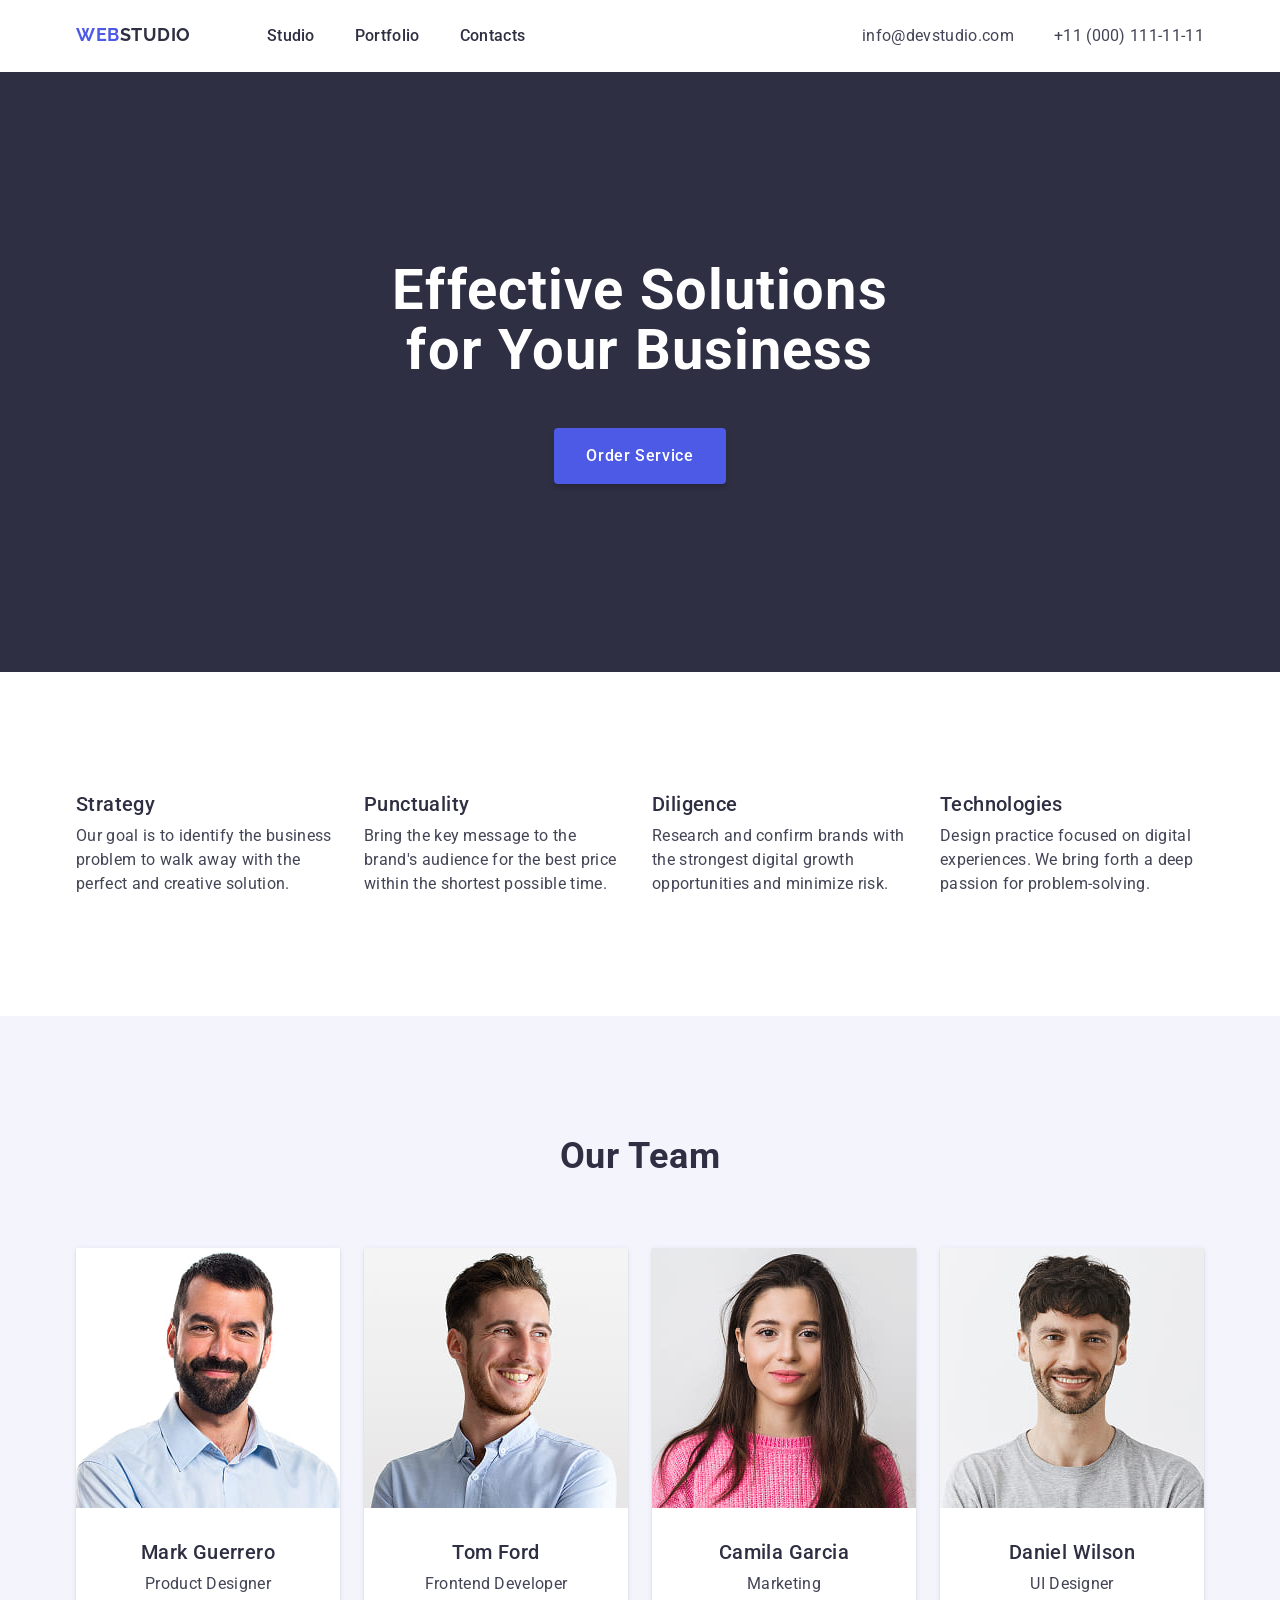
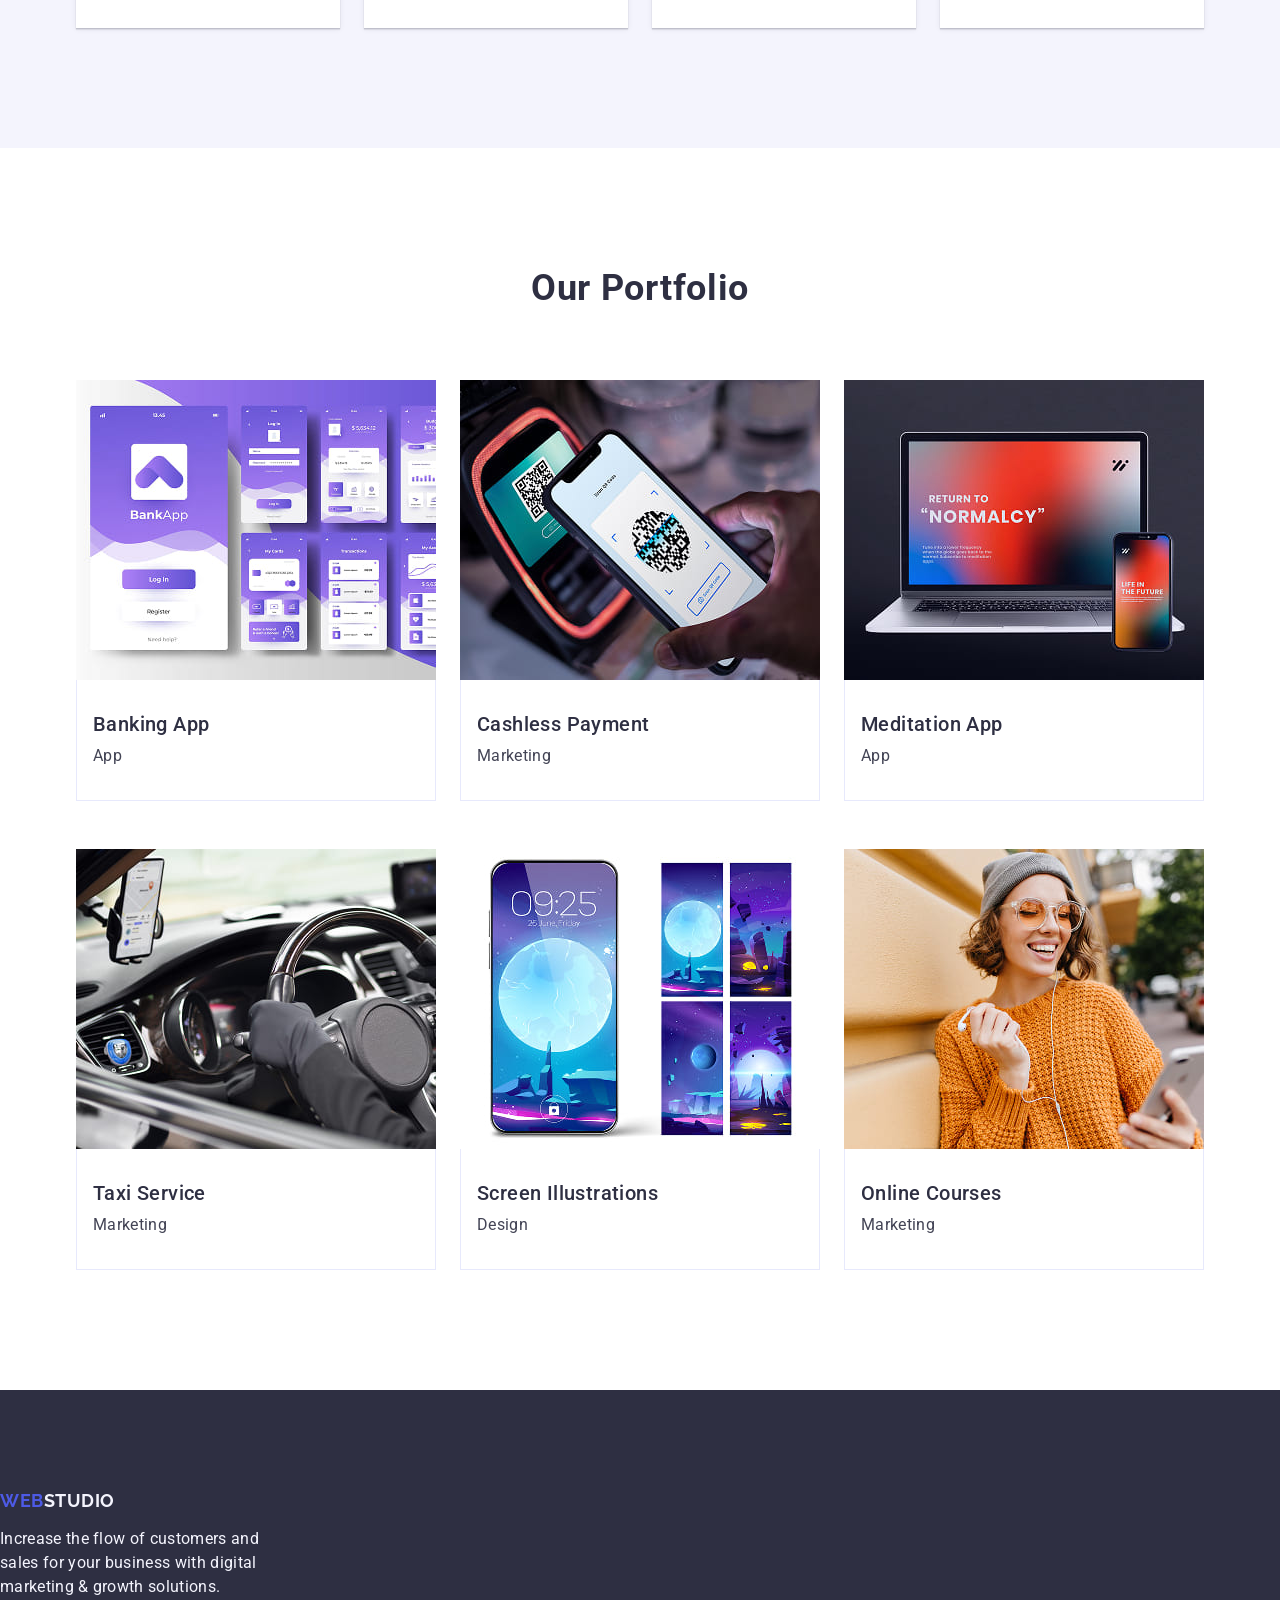
==== commit f341175e: "debug all sections" ====
--- a/index.html
+++ b/index.html
@@ -20,9 +20,9 @@
     <title>Web Studio</title>
   </head>
   <body>
-    <header>
+    <header class="header container">
       <!-- #region header -->
-      <div class="container header">
+      <div class="header-flex-box">
         <nav class="header-nav">
           <a class="logo" href="./index.html"
             ><span class="logo-web">Web</span>Studio</a
@@ -61,8 +61,8 @@
       <!-- #region features -->
 
       <section class="features">
-        <h2 class="visually-hidden">Our Features</h2>
         <div class="container features">
+          <h2 class="visually-hidden">Our Features</h2>
           <ul class="features-list">
             <li class="features-item">
               <h3 class="features-item-title">Strategy</h3>
@@ -126,6 +126,7 @@
               <div class="team-info">
                 <h3 class="team-name">Tom Ford</h3>
                 <p class="team-position">Frontend Developer</p>
+              </div>
             </li>
             <li class="team-item">
               <img
@@ -137,6 +138,7 @@
               <div class="team-info">
                 <h3 class="team-name">Camila Garcia</h3>
                 <p class="team-position">Marketing</p>
+              </div>
             </li>
             <li class="team-item">
               <img
@@ -148,6 +150,7 @@
               <div class="team-info">
                 <h3 class="team-name">Daniel Wilson</h3>
                 <p class="team-position">UI Designer</p>
+              </div>
             </li>
           </ul>
         </div>
@@ -238,14 +241,14 @@
       <!-- #endregion our portfolio -->
     </main>
     <footer class="footer">
-      <div class="container footer">
-        <a class="logo" href="./index.html"
+      <div class="footer-container">
+        <a class="footer-logo" href="./index.html"
           ><span class="logo-web">Web</span
           ><span class="logo-studio">Studio</span></a
         >
         <p class="footer-text">
-          Increase the flow of customers and sales for your business with digital
-          marketing & growth solutions.
+          Increase the flow of customers and sales for your business with
+          digital marketing & growth solutions.
         </p>
       </div>
     </footer>
--- a/css/styles.css
+++ b/css/styles.css
@@ -47,26 +47,28 @@
 }
 
 
-/* #region Header */
-.container.header, 
-.header-nav, 
-.nav-list, 
-.header-address, 
-.address-list {display: flex;}
-
-.container.header {
-    padding-top: 24px;
-    padding-bottom: 24px;
-}
-
-.header-nav .logo{margin-right: 76px;
-justify-content: center;}
-.nav-list {gap: 40px
-; margin-right: 332px;}
-.address-list {gap: 40px;}
-
-
-
+/* #region Header */ 
+
+
+.header-flex-box {
+    display: flex;
+    justify-content: space-between;
+    padding: 24px 0;
+}
+
+.header-nav {
+    display: flex;
+}
+
+.nav-list {display: flex;
+gap: 40px;}
+
+.nav-item a {
+    padding: 24px 0;
+}
+
+.address-list {display: flex;
+gap: 40px;}
 
 
 .logo {
@@ -76,6 +78,7 @@
 line-height: 1.16667;
 letter-spacing: 0.03em;
 text-transform: uppercase;
+padding-right: 76px;
 }
 
 .logo-web {
@@ -112,6 +115,9 @@
 .hero{
 background-color: #2E2F42;
 }
+
+.container.hero {padding-top: 188px;
+padding-bottom: 188px;}
 
 
 .hero-title {
@@ -123,8 +129,6 @@
 color: #FFFFFF;
 width: 496px;
 margin: 0 auto;
-padding-top: 186px;
-padding-bottom: 48px;
 }
 .buttun-container {display: flex;
     justify-content: center;}
@@ -138,9 +142,11 @@
 font-size: 16px;
 letter-spacing: 0.04em;
 line-height: 1.5;
-margin-bottom: 188px;
 padding: 16px 32px;
 border-radius: 4px;
+margin-top: 48px;
+border: none;
+outline: none;
 }
 
 .hero-button:hover, .hero-button:focus {
@@ -152,7 +158,7 @@
 
 .features-list {
 display: flex;
-margin: 120px 0;
+padding: 120px 0;
 gap: 24px;
 }
 
@@ -180,6 +186,8 @@
 
 .team {
 background-color: #F4F4FD;
+padding-top: 120px;
+padding-bottom: 120px;
 }
 
 .team-title {
@@ -188,15 +196,12 @@
 line-height: 1.11111;
 letter-spacing: 0.02em;
 text-align: center;
-padding-top: 120px;
 padding-bottom: 72px;
 }
 
 .team-list {
 display: flex;
 gap: 24px;
-padding-bottom: 120px;
-
 }   
 
 .team-item {
@@ -231,7 +236,8 @@
 /* #region Portfolio */
 
 .portfolio {
-
+padding-top: 120px;
+padding-bottom: 120px;
 }
 
 .portfolio-title {
@@ -240,7 +246,7 @@
 line-height: 1.11111;
 letter-spacing: 0.02em;
 text-align: center;
-padding-top: 120px;
+
 padding-bottom: 72px;
 }   
 
@@ -253,7 +259,6 @@
 display: flex;
 flex-wrap: wrap;
 gap: 48px 24px;
-padding-bottom: 120px;
 }   
 
 .address-item {
@@ -280,13 +285,21 @@
 
 .footer {
 background-color: #2E2F42;
-}
-.container.footer{
+padding: 100px 0;
+}
+
+.footer-container{
      display: flex;
      flex-direction: column;
-     padding: 100px 0;
-
- .logo{margin-bottom: 16px;
+     }
+
+ .footer-logo{padding-bottom: 16px;
+    font-family: 'Raleway', sans-serif;
+font-weight: 700;
+font-size: 18px;
+line-height: 1.16667;
+letter-spacing: 0.03em;
+text-transform: uppercase;
 }
 
 .logo-studio{
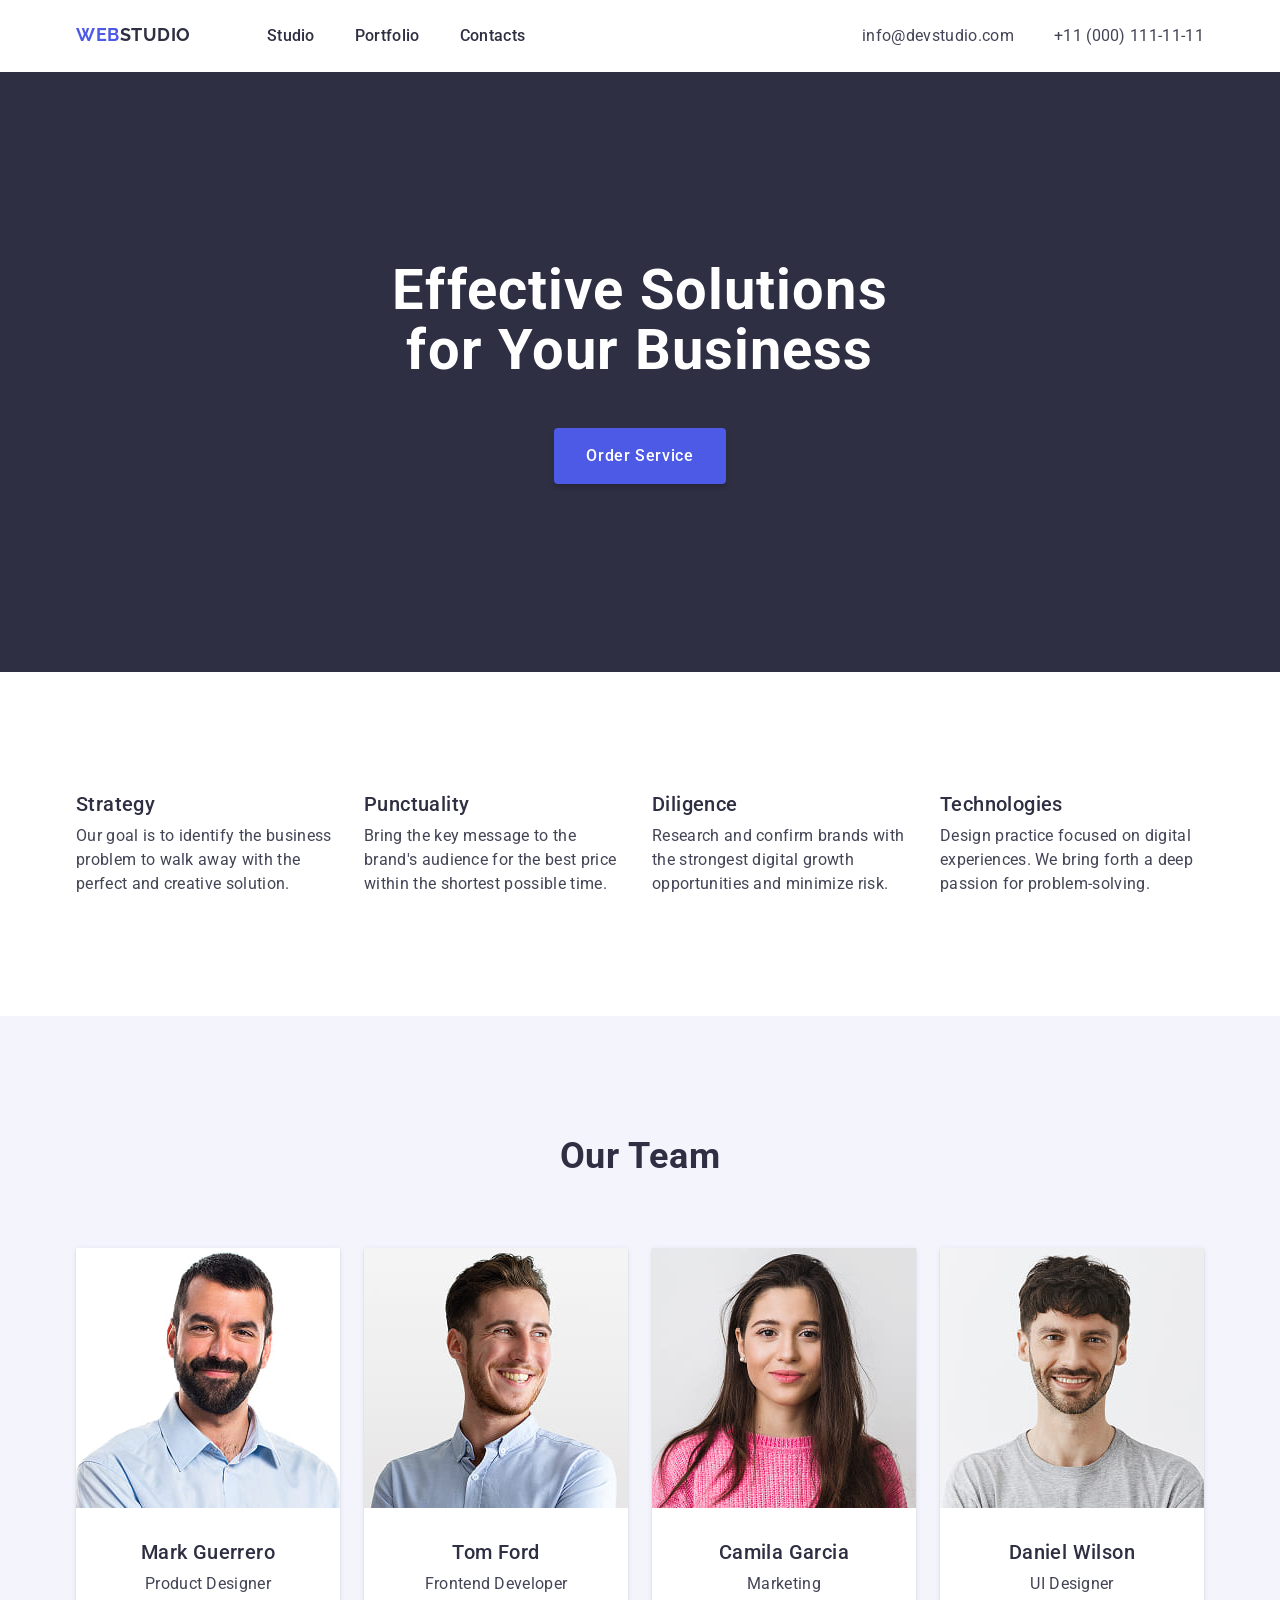
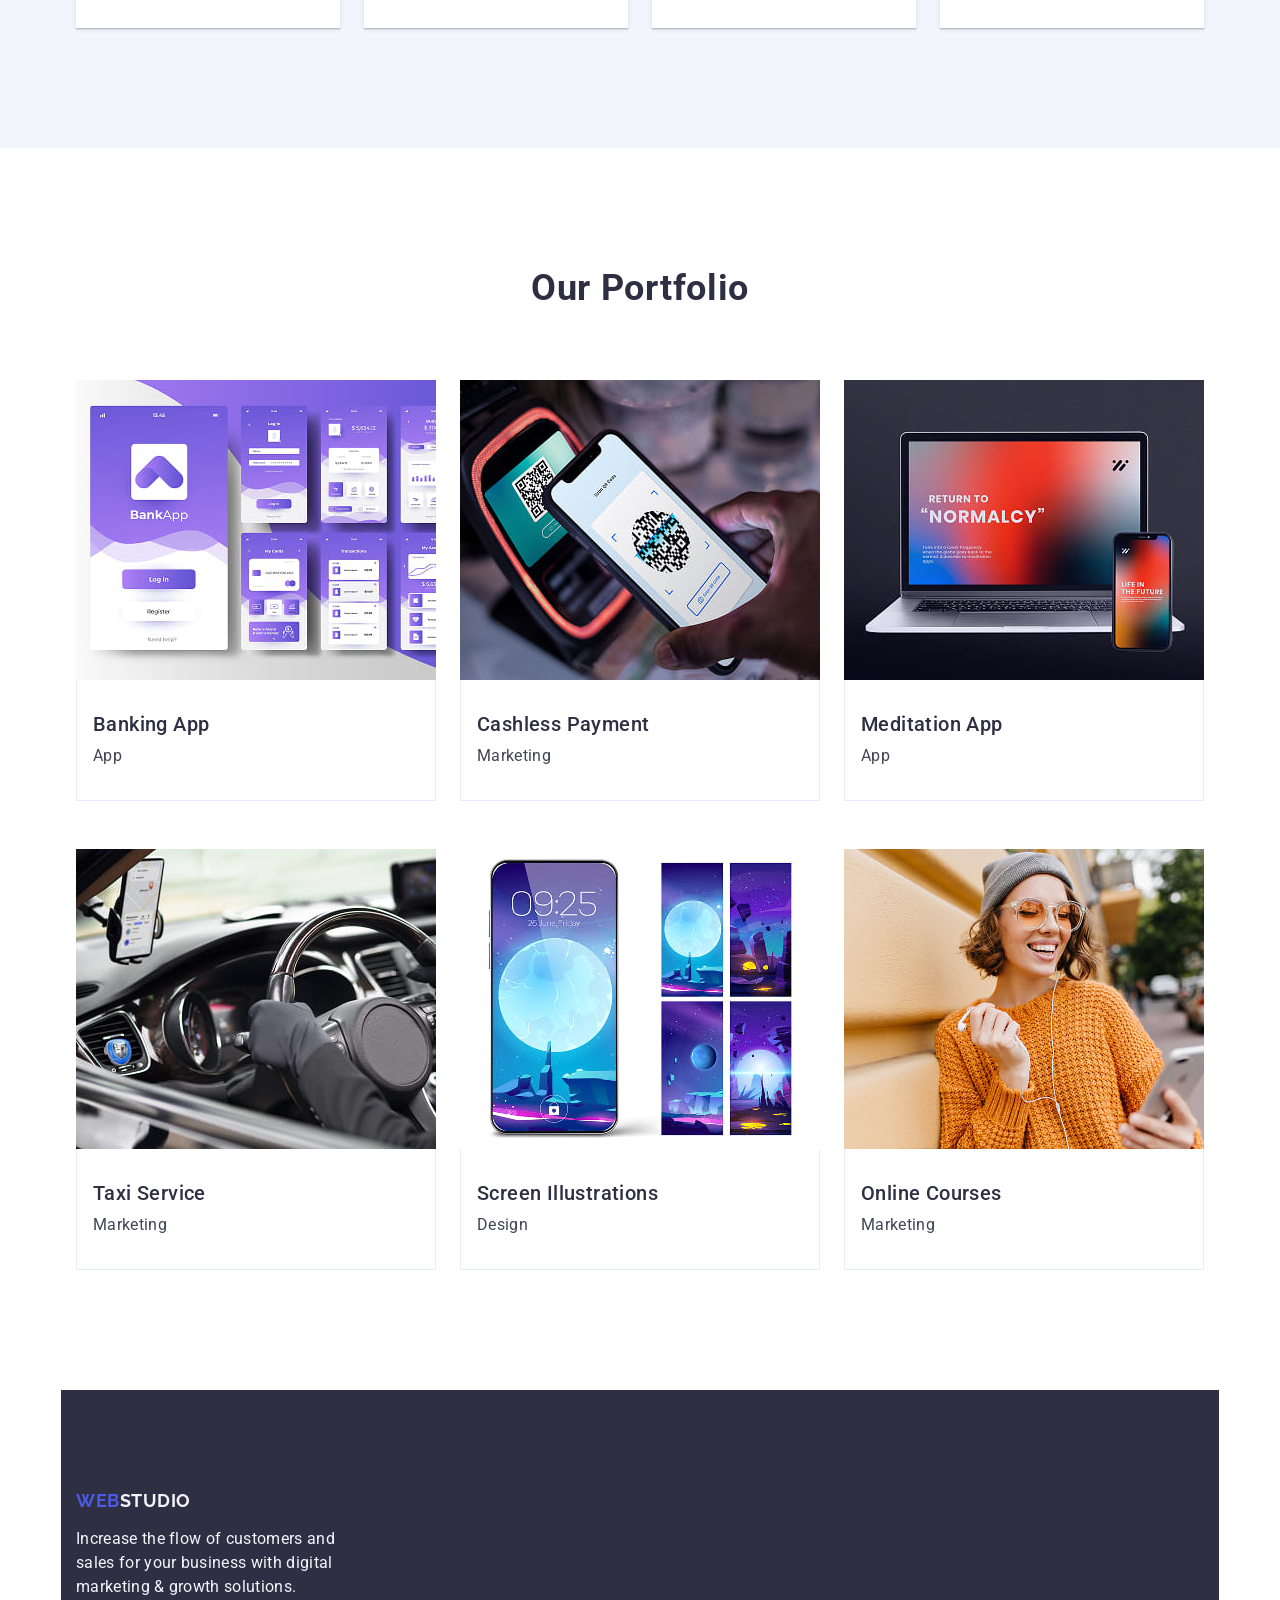
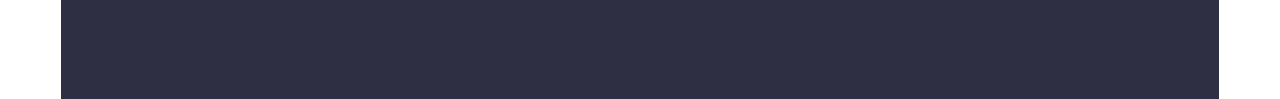
==== commit b527478c: "debug section footer" ====
--- a/index.html
+++ b/index.html
@@ -240,8 +240,8 @@
       </section>
       <!-- #endregion our portfolio -->
     </main>
-    <footer class="footer">
-      <div class="footer-container">
+    <footer class="footer container">
+      <div class="footer-flex-box">
         <a class="footer-logo" href="./index.html"
           ><span class="logo-web">Web</span
           ><span class="logo-studio">Studio</span></a
--- a/css/styles.css
+++ b/css/styles.css
@@ -285,10 +285,11 @@
 
 .footer {
 background-color: #2E2F42;
-padding: 100px 0;
-}
-
-.footer-container{
+padding-top: 100px;
+padding-bottom: 100px;
+}
+
+.footer-flex-box{
      display: flex;
      flex-direction: column;
      }
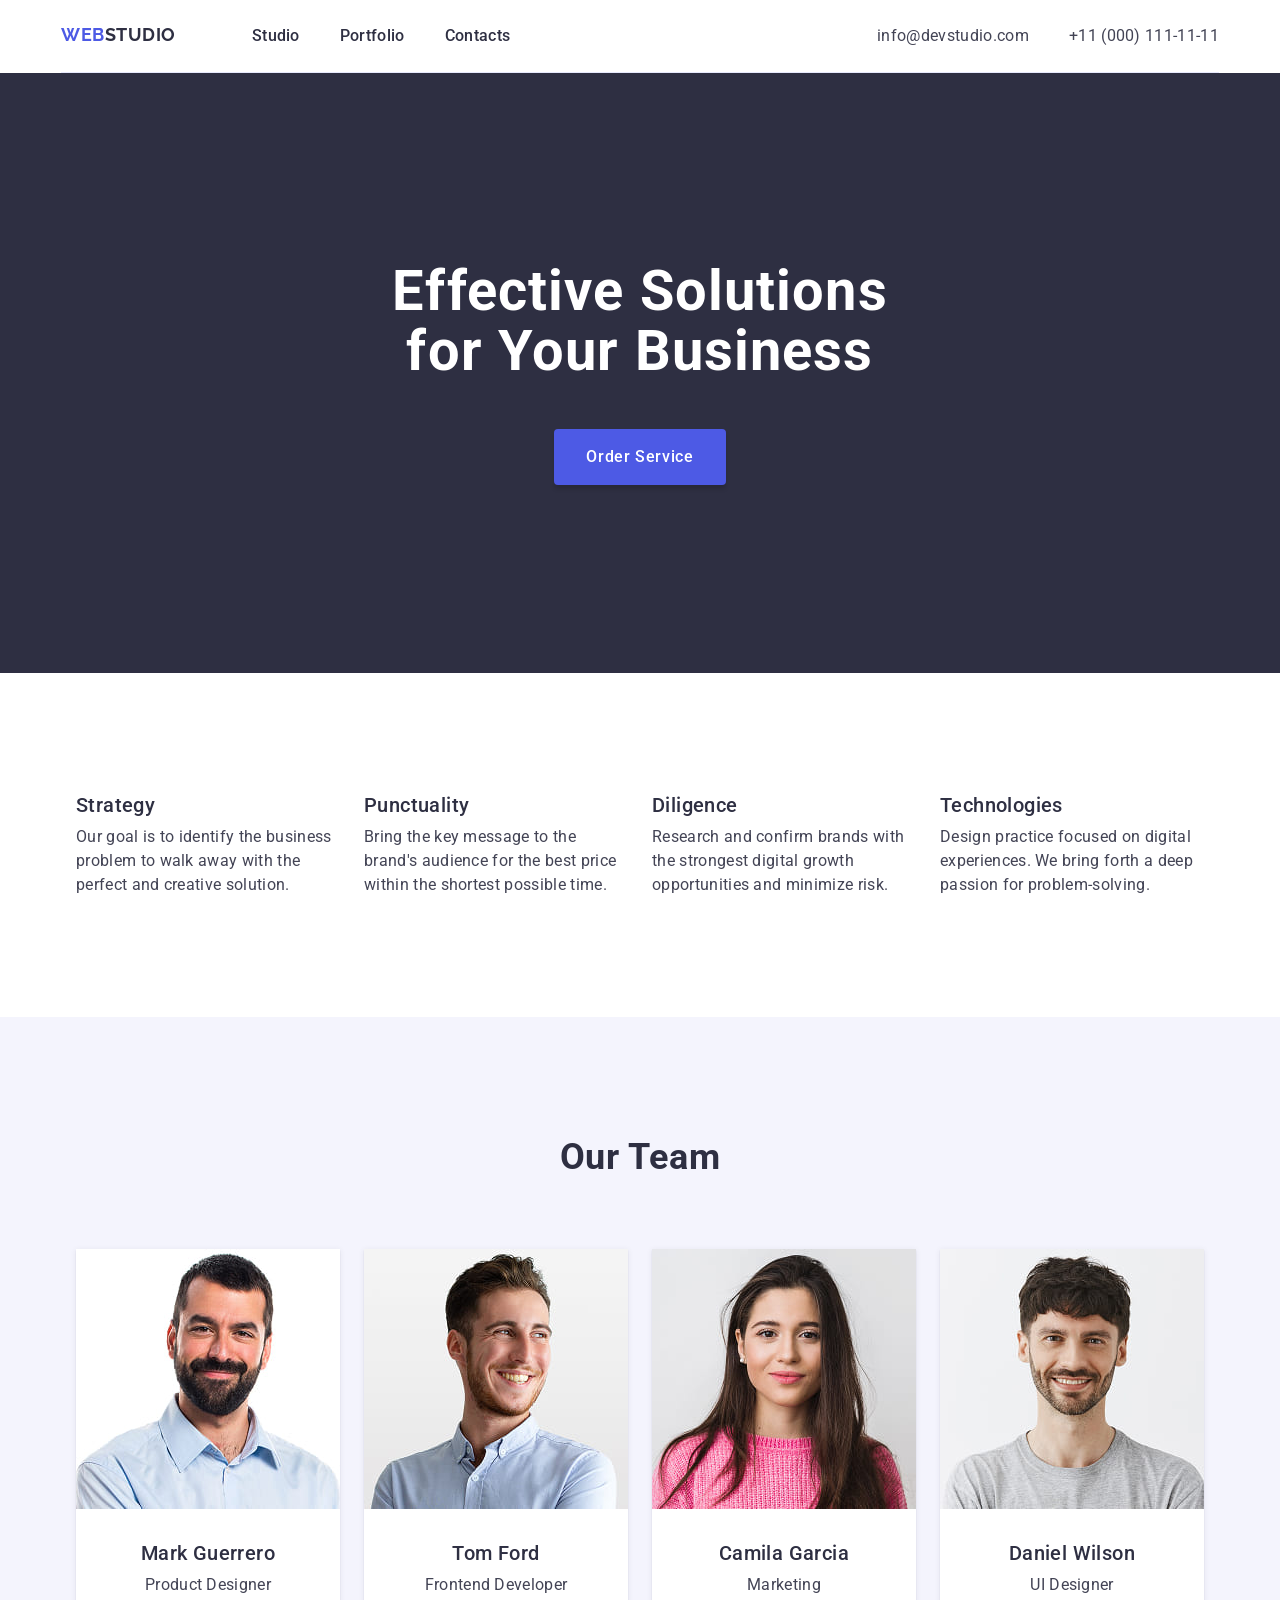
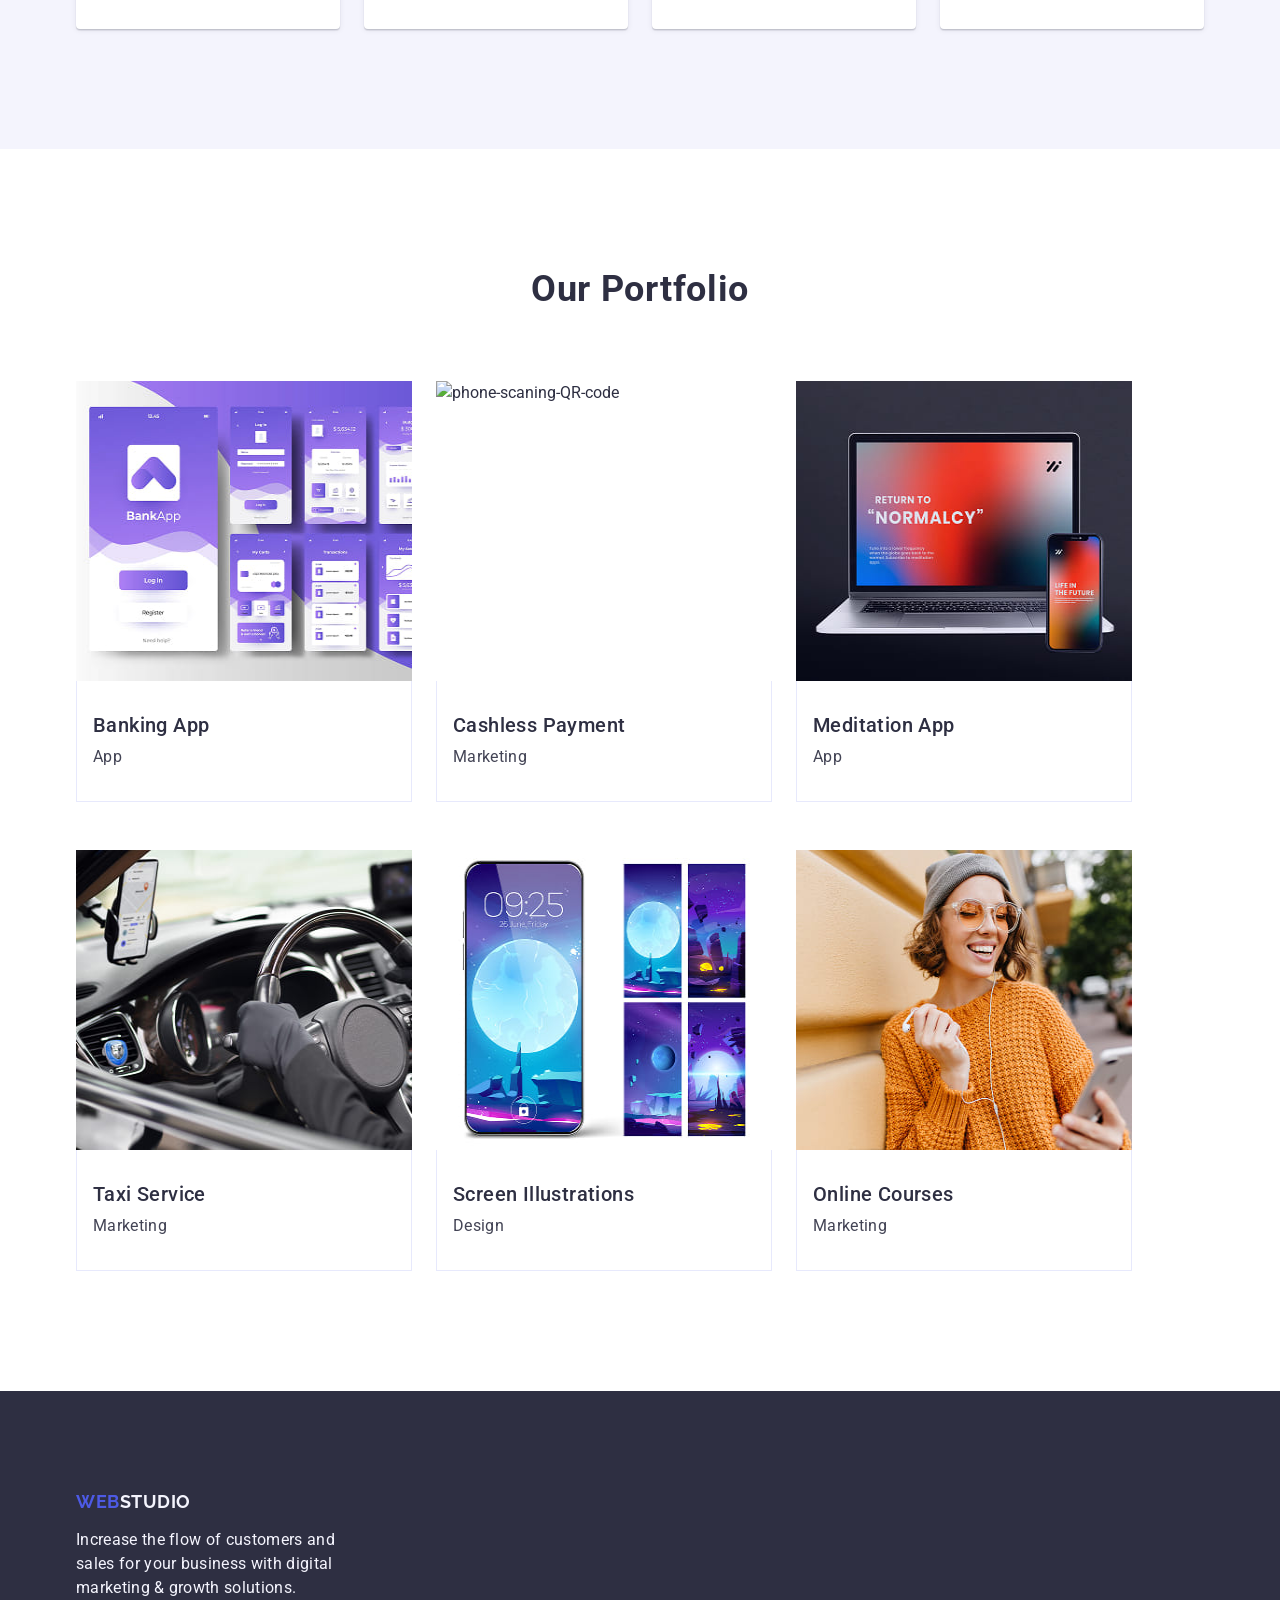
==== commit 5dca0d44: "finalization" ====
--- a/index.html
+++ b/index.html
@@ -20,9 +20,9 @@
     <title>Web Studio</title>
   </head>
   <body>
-    <header class="header container">
+    <header class="header">
       <!-- #region header -->
-      <div class="header-flex-box">
+      <div class="header-flex-box container">
         <nav class="header-nav">
           <a class="logo" href="./index.html"
             ><span class="logo-web">Web</span>Studio</a
@@ -61,7 +61,7 @@
       <!-- #region features -->
 
       <section class="features">
-        <div class="container features">
+        <div class="container">
           <h2 class="visually-hidden">Our Features</h2>
           <ul class="features-list">
             <li class="features-item">
@@ -177,7 +177,7 @@
             </li>
             <li class="portfolio-item">
               <img
-                src="./images/our-portfolio/phone-scaning-QR-code.jpg"
+                src="./images/our-portfolio/phone-scaning-qr-code.jpg"
                 alt="phone-scaning-QR-code"
                 width="360"
                 height="300"
@@ -240,8 +240,8 @@
       </section>
       <!-- #endregion our portfolio -->
     </main>
-    <footer class="footer container">
-      <div class="footer-flex-box">
+    <footer class="footer">
+      <div class="footer-flex-box container">
         <a class="footer-logo" href="./index.html"
           ><span class="logo-web">Web</span
           ><span class="logo-studio">Studio</span></a
--- a/css/styles.css
+++ b/css/styles.css
@@ -54,6 +54,7 @@
     display: flex;
     justify-content: space-between;
     padding: 24px 0;
+    border-bottom: 1px solid #e7e9fc
 }
 
 .header-nav {
@@ -156,9 +157,10 @@
 
 /* #region features */
 
+.features {padding: 120px 0;}
+
 .features-list {
 display: flex;
-padding: 120px 0;
 gap: 24px;
 }
 
@@ -209,10 +211,11 @@
 width: calc((100% - (24px * 3)) / 4);
 box-shadow: 0 2px 1px 0 rgba(46, 47, 66, 0.08), 0 1px 1px 0 rgba(46, 47, 66, 0.16), 0 1px 6px 0 rgba(46, 47, 66, 0.08);
 background: #fff;
+border-radius: 0 0 4px 4px;
 }   
 
 .team-info {
-padding: 32px 0;
+padding: 32px 16px;
 }
 
 .team-name {
@@ -256,13 +259,12 @@
 padding: 32px 16px;}
 
 .portfolio-list {
-display: flex;
-flex-wrap: wrap;
-gap: 48px 24px;
-}   
-
-.address-item {
-
+    flex-wrap: wrap;
+    display: flex;
+    gap: 48px 24px;
+}   
+.portfolio-item {
+    width: calc((100% - (24px * 5)) / 3);
 }
 
 .portfolio-projects{
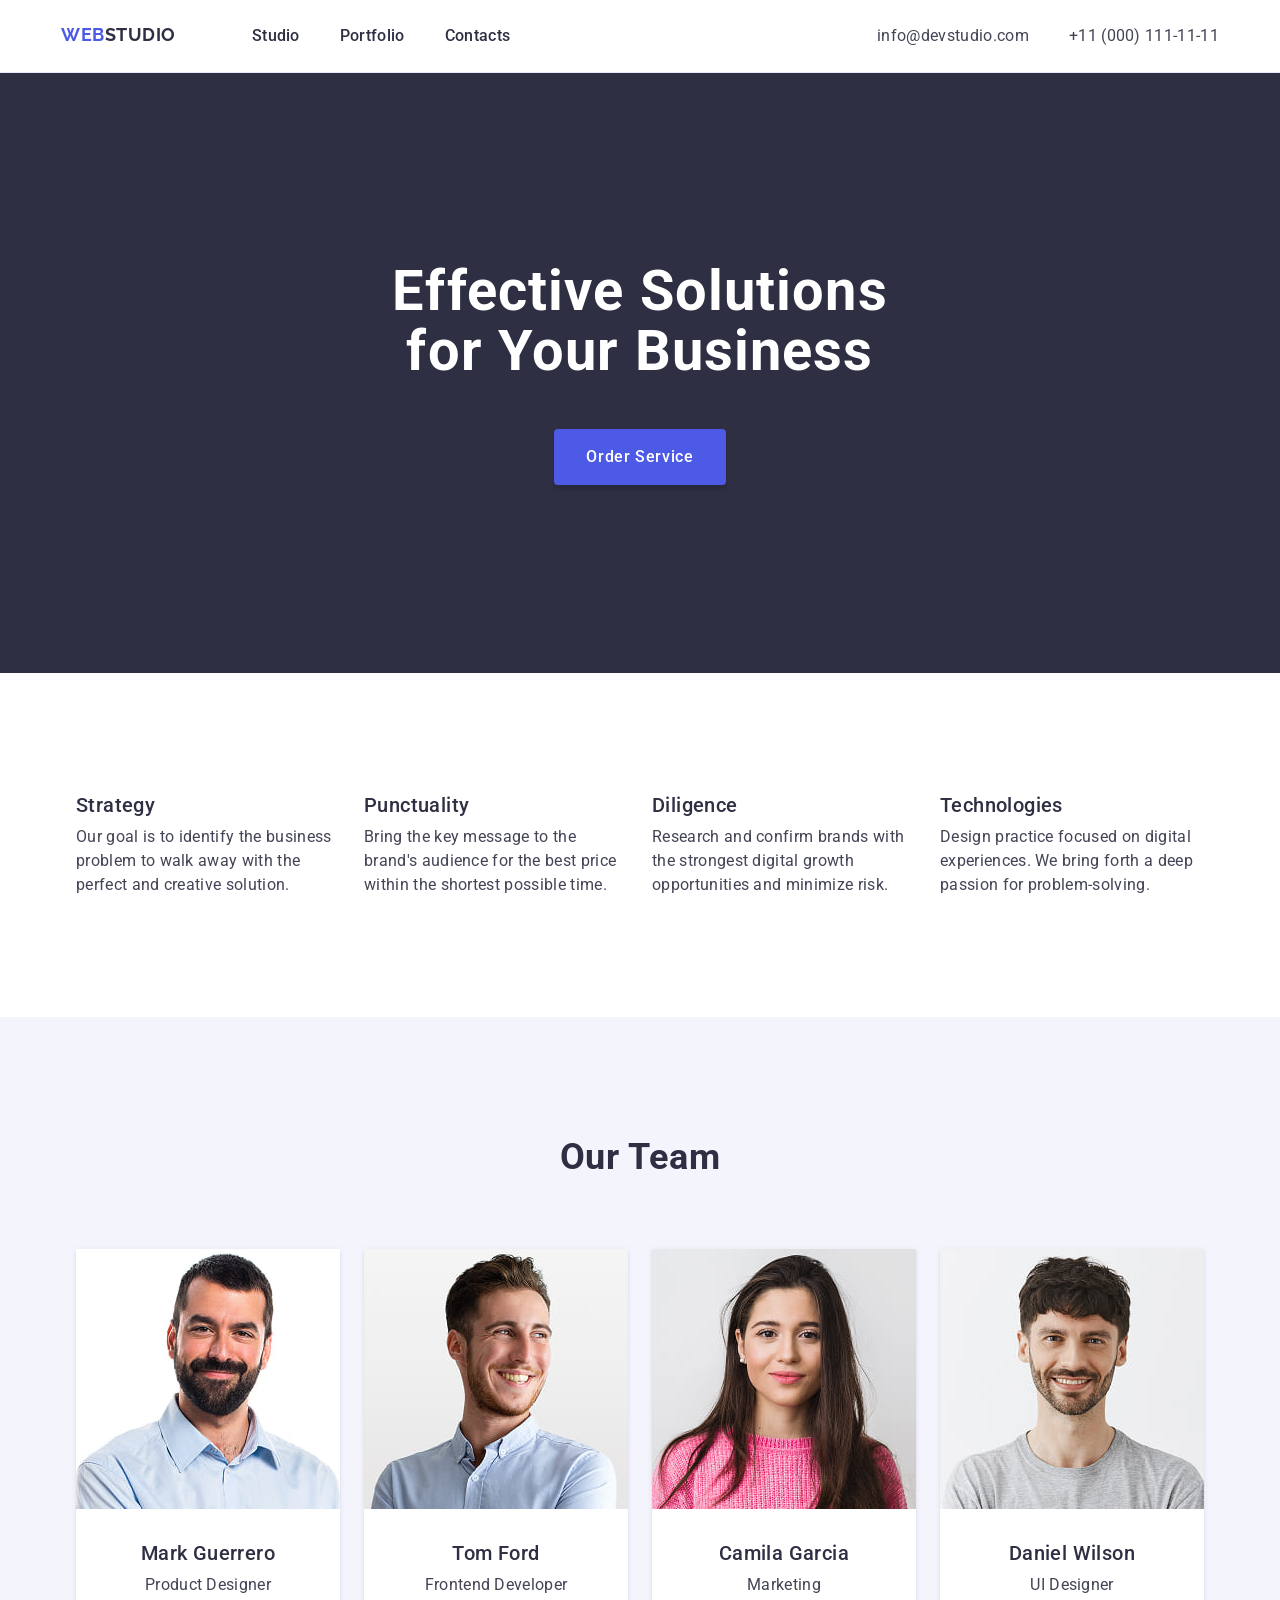
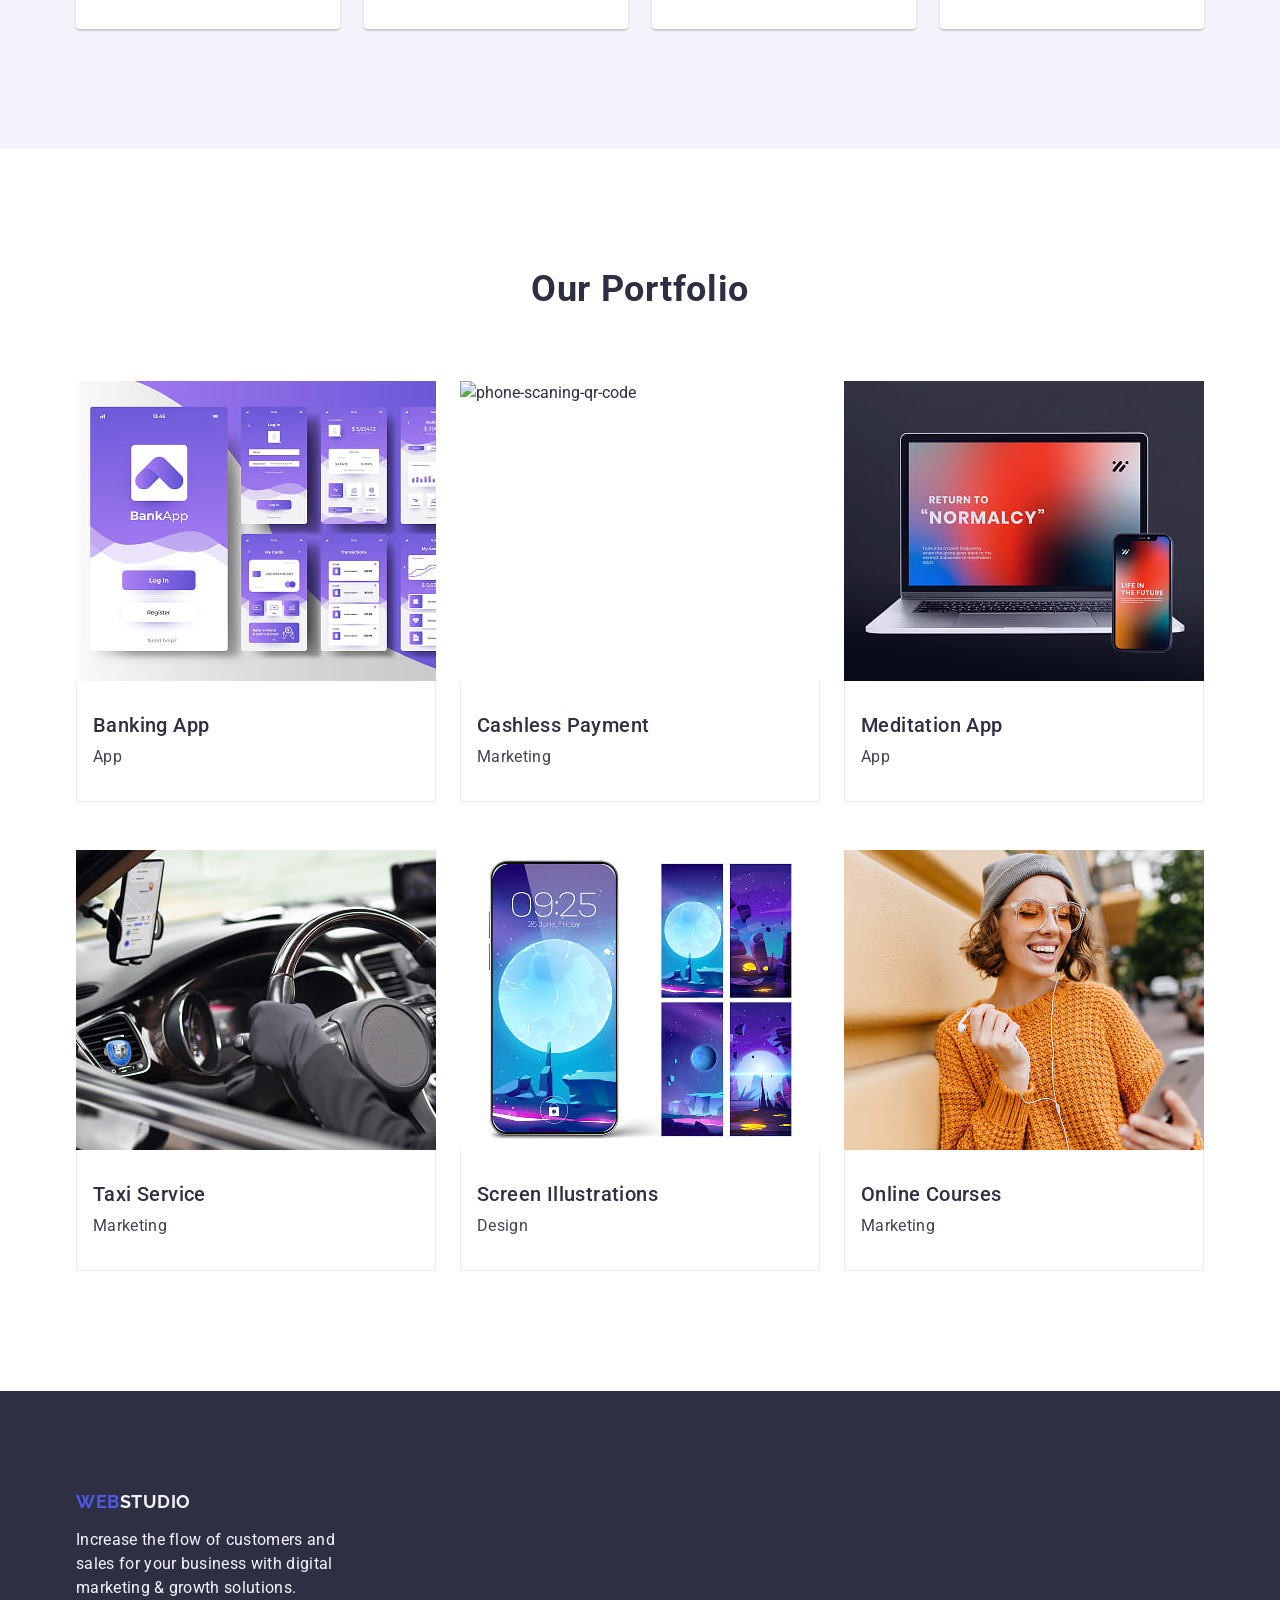
==== commit 88f84fc6: "fixed section header, portfolio, footer" ====
--- a/index.html
+++ b/index.html
@@ -178,7 +178,7 @@
             <li class="portfolio-item">
               <img
                 src="./images/our-portfolio/phone-scaning-qr-code.jpg"
-                alt="phone-scaning-QR-code"
+                alt="phone-scaning-qr-code"
                 width="360"
                 height="300"
               />
--- a/css/styles.css
+++ b/css/styles.css
@@ -49,12 +49,12 @@
 
 /* #region Header */ 
 
+.header {border-bottom: 1px solid #e7e9fc}
 
 .header-flex-box {
     display: flex;
     justify-content: space-between;
     padding: 24px 0;
-    border-bottom: 1px solid #e7e9fc
 }
 
 .header-nav {
@@ -264,7 +264,7 @@
     gap: 48px 24px;
 }   
 .portfolio-item {
-    width: calc((100% - (24px * 5)) / 3);
+    width: calc((100% - (24px * 2)) / 3);
 }
 
 .portfolio-projects{
@@ -296,7 +296,7 @@
      flex-direction: column;
      }
 
- .footer-logo{padding-bottom: 16px;
+ .footer-logo{margin-bottom: 16px;
     font-family: 'Raleway', sans-serif;
 font-weight: 700;
 font-size: 18px;
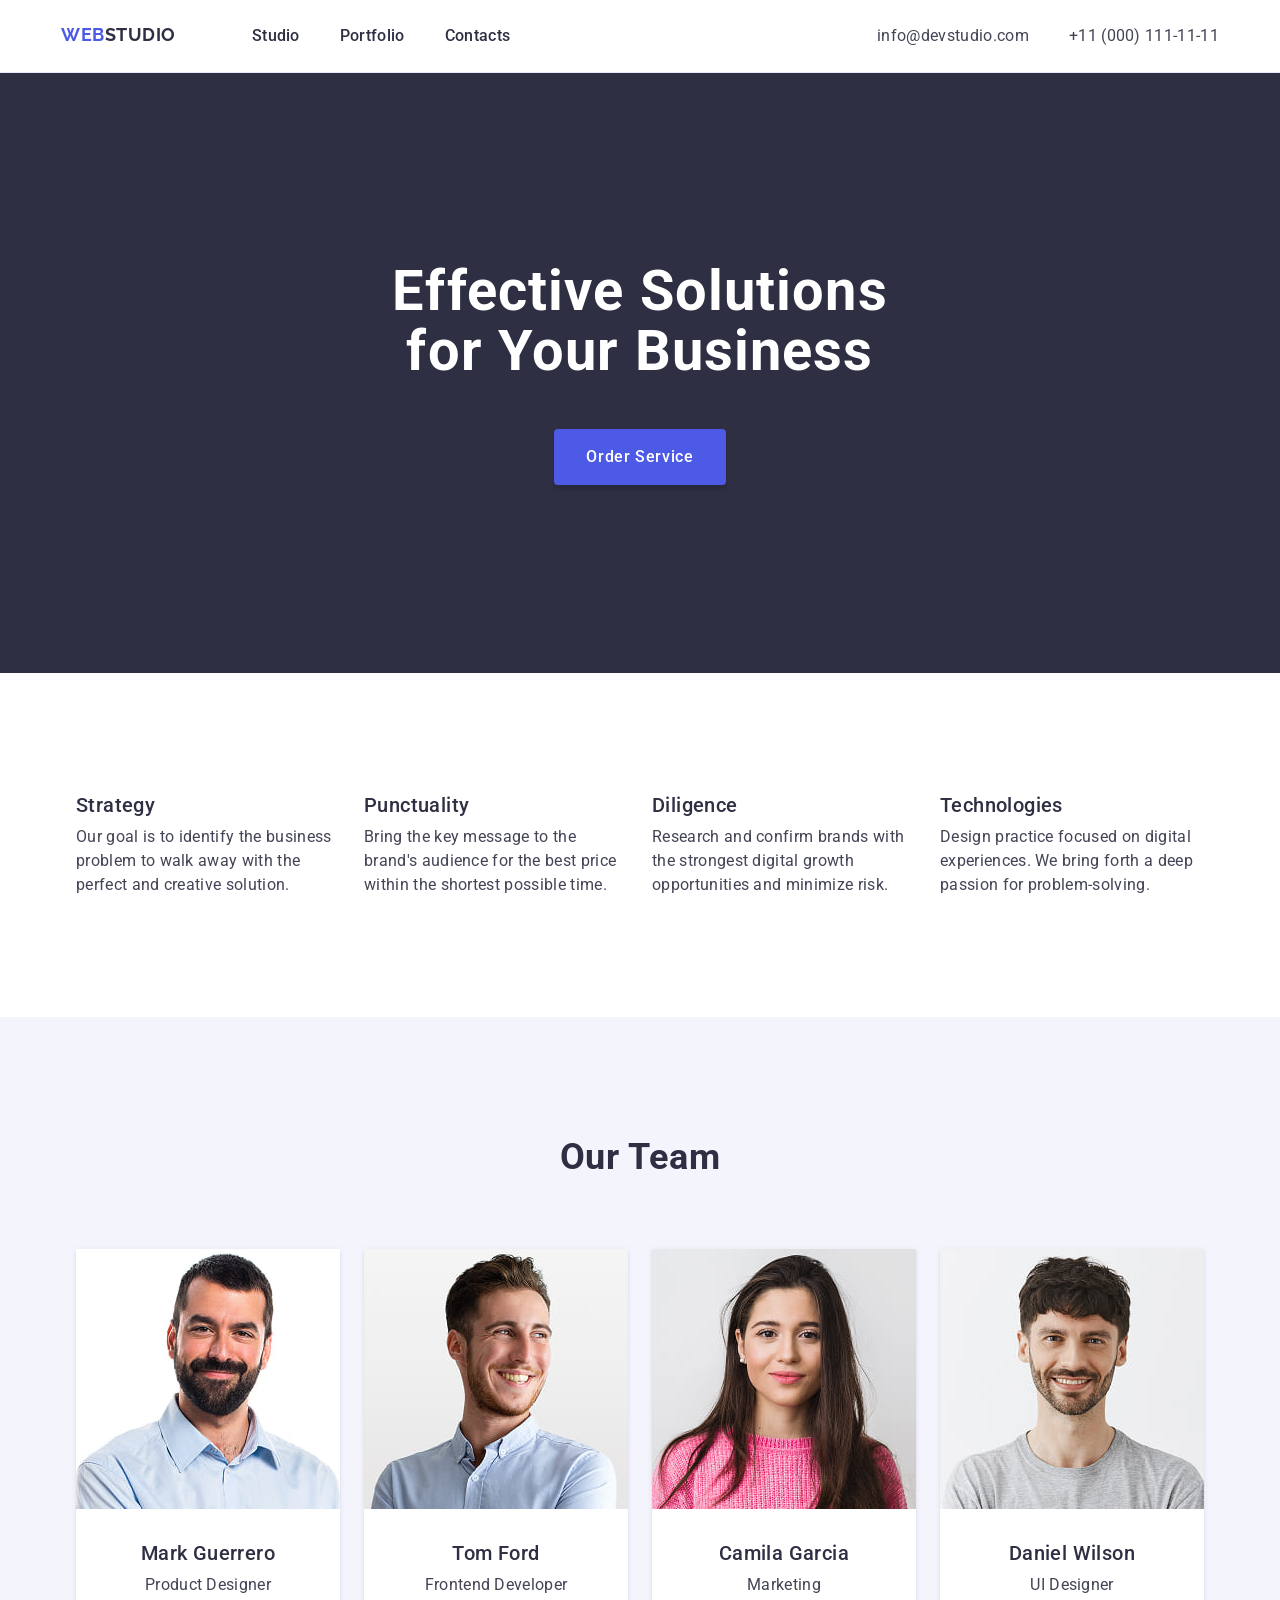
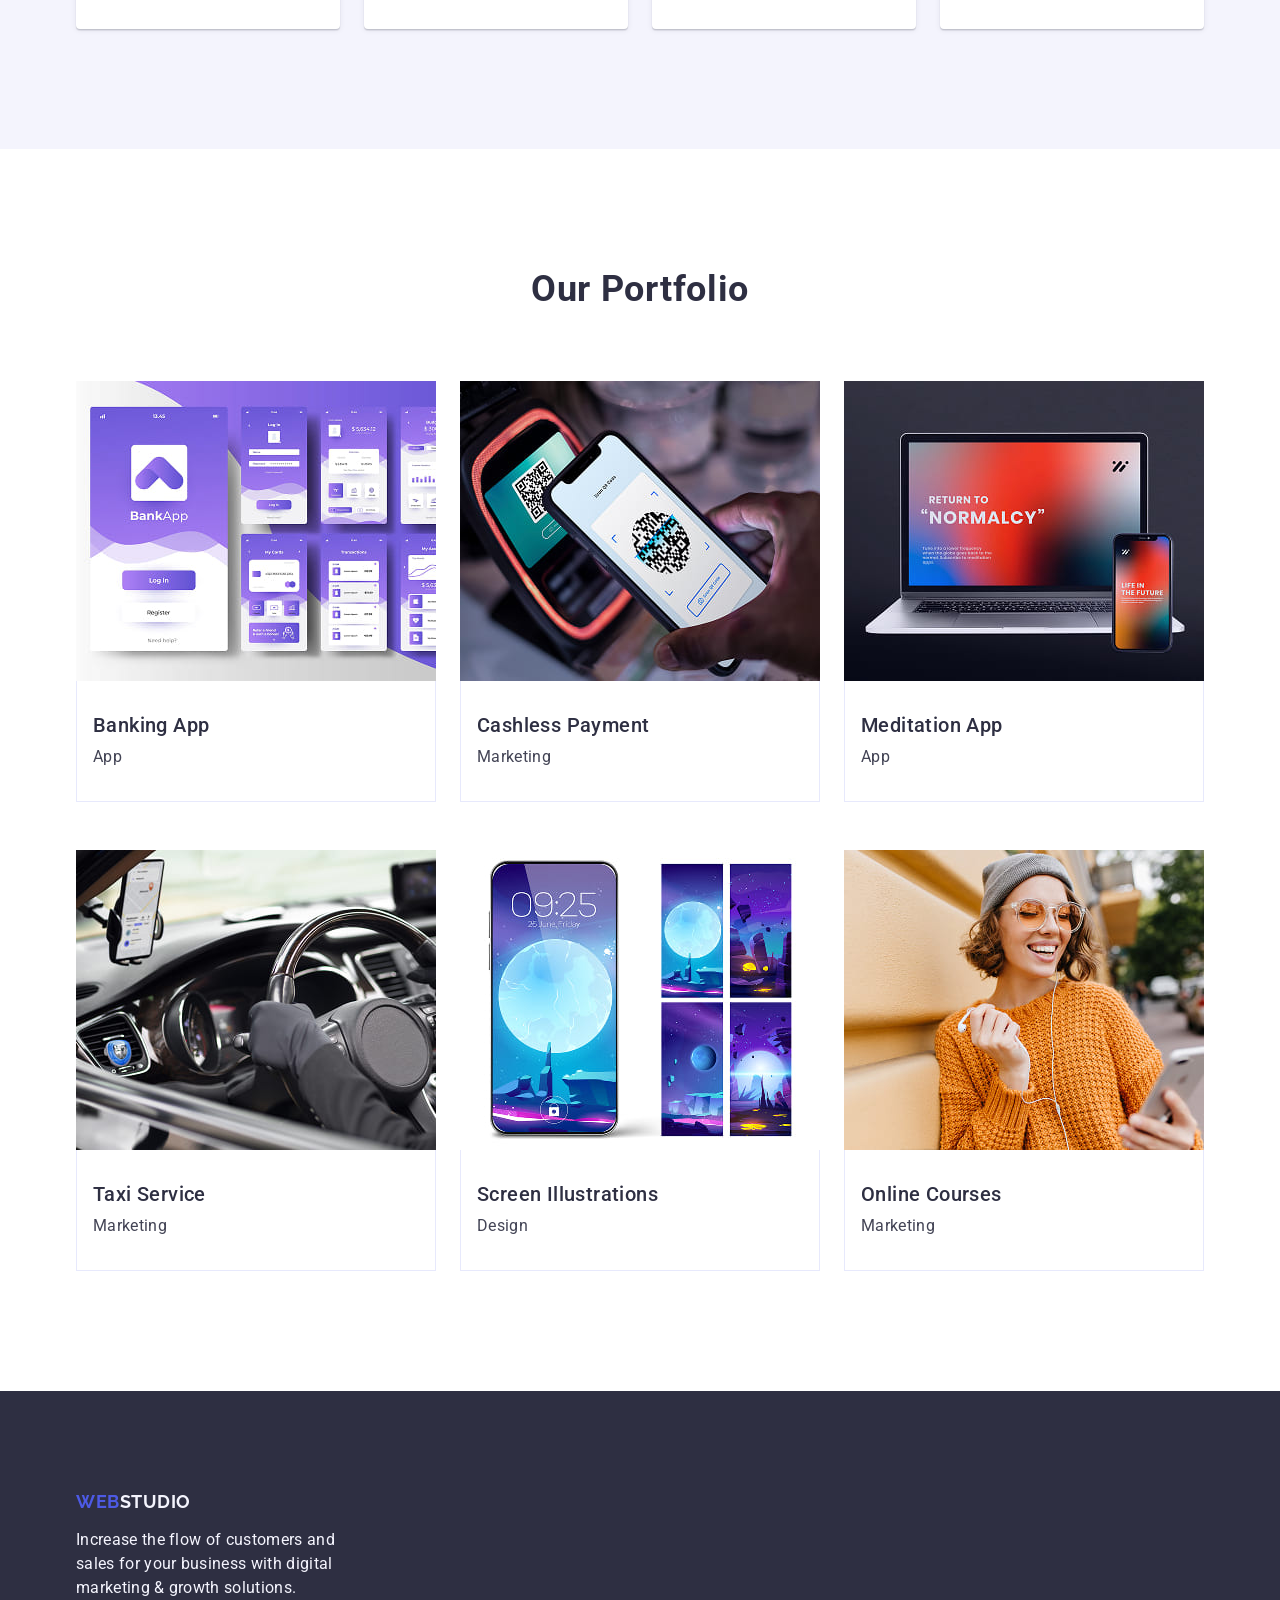
==== commit dd6978bf: "fixed img" ====
--- a/index.html
+++ b/index.html
@@ -177,7 +177,7 @@
             </li>
             <li class="portfolio-item">
               <img
-                src="./images/our-portfolio/phone-scaning-qr-code.jpg"
+                src="./images/our-portfolio/phone-scanning-qr-code.jpg"
                 alt="phone-scaning-qr-code"
                 width="360"
                 height="300"
@@ -213,8 +213,8 @@
             </li>
             <li class="portfolio-item">
               <img
-                src="./images/our-portfolio/purpule-mobile-phone.jpg"
-                alt="purpule-mobile-phone"
+                src="./images/our-portfolio/purple-mobile-phone.jpg"
+                alt="purple-mobile-phone"
                 width="360"
                 height="300"
               />
